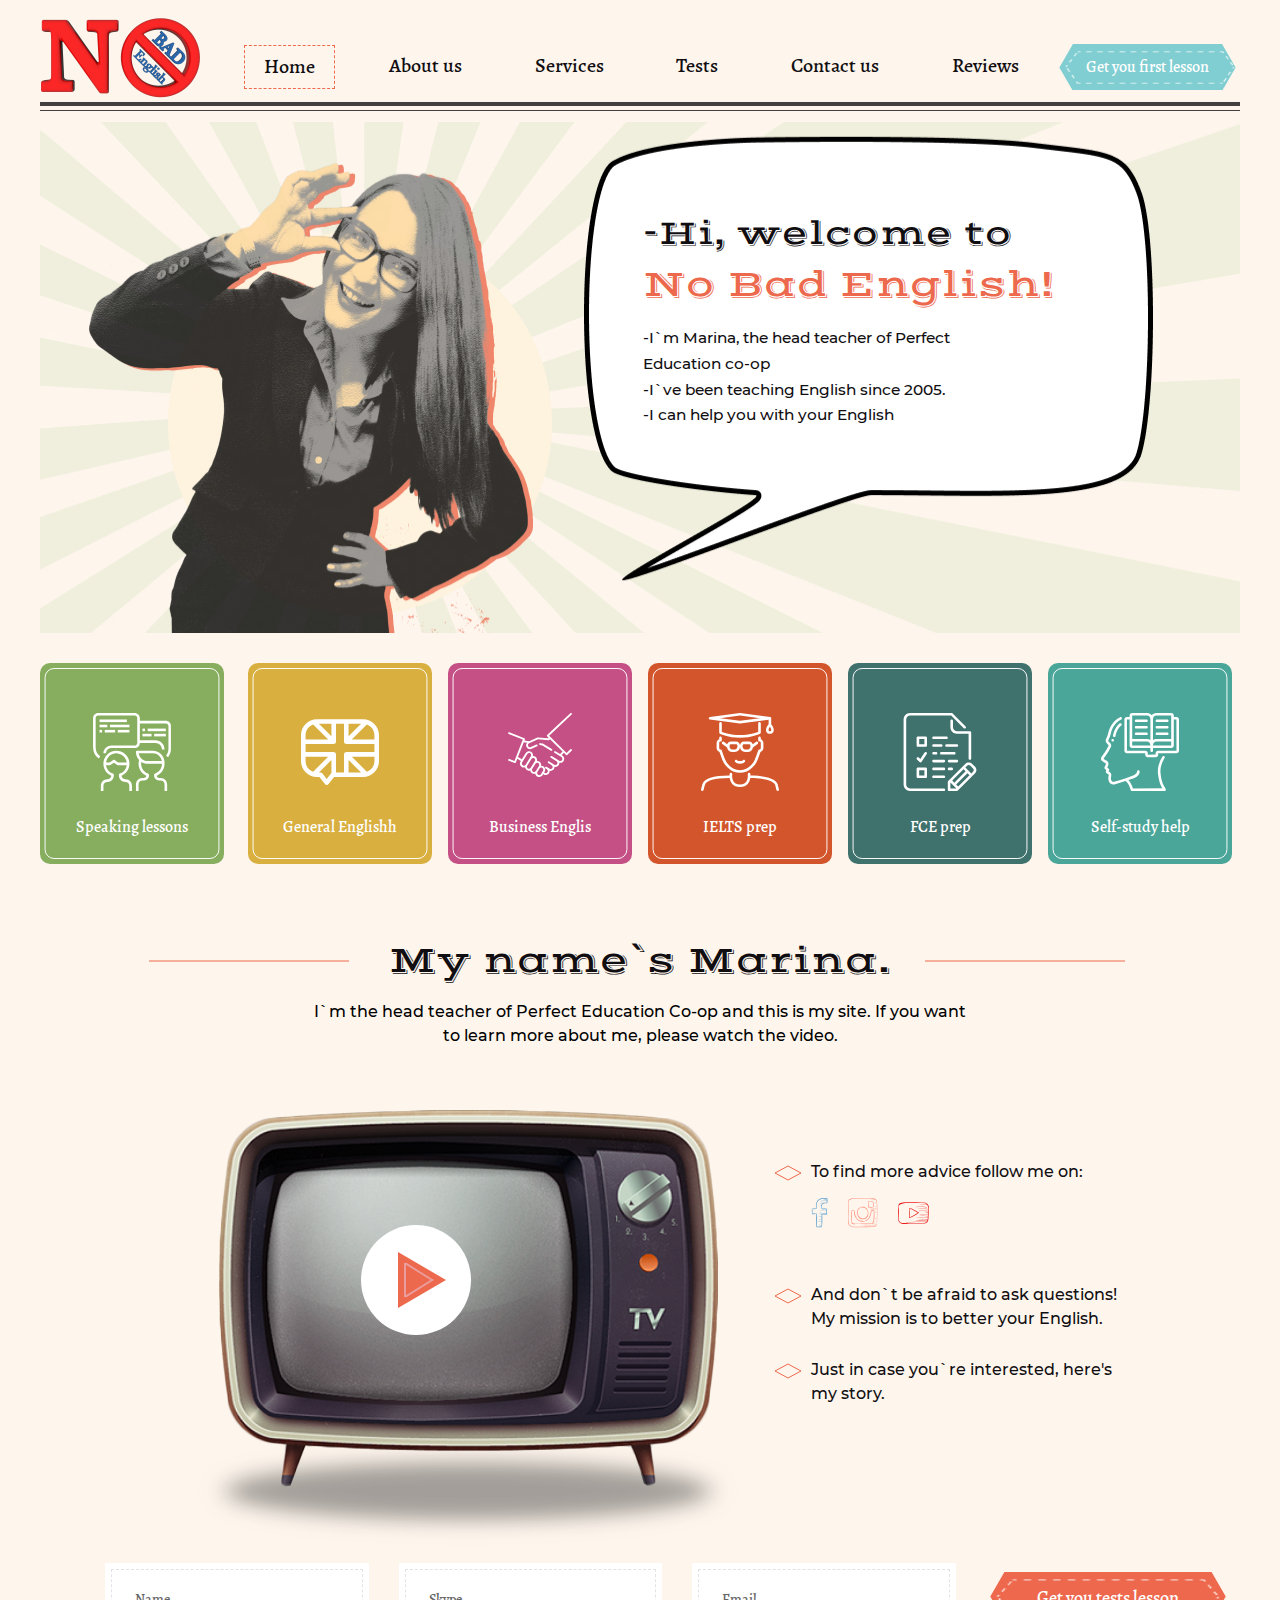
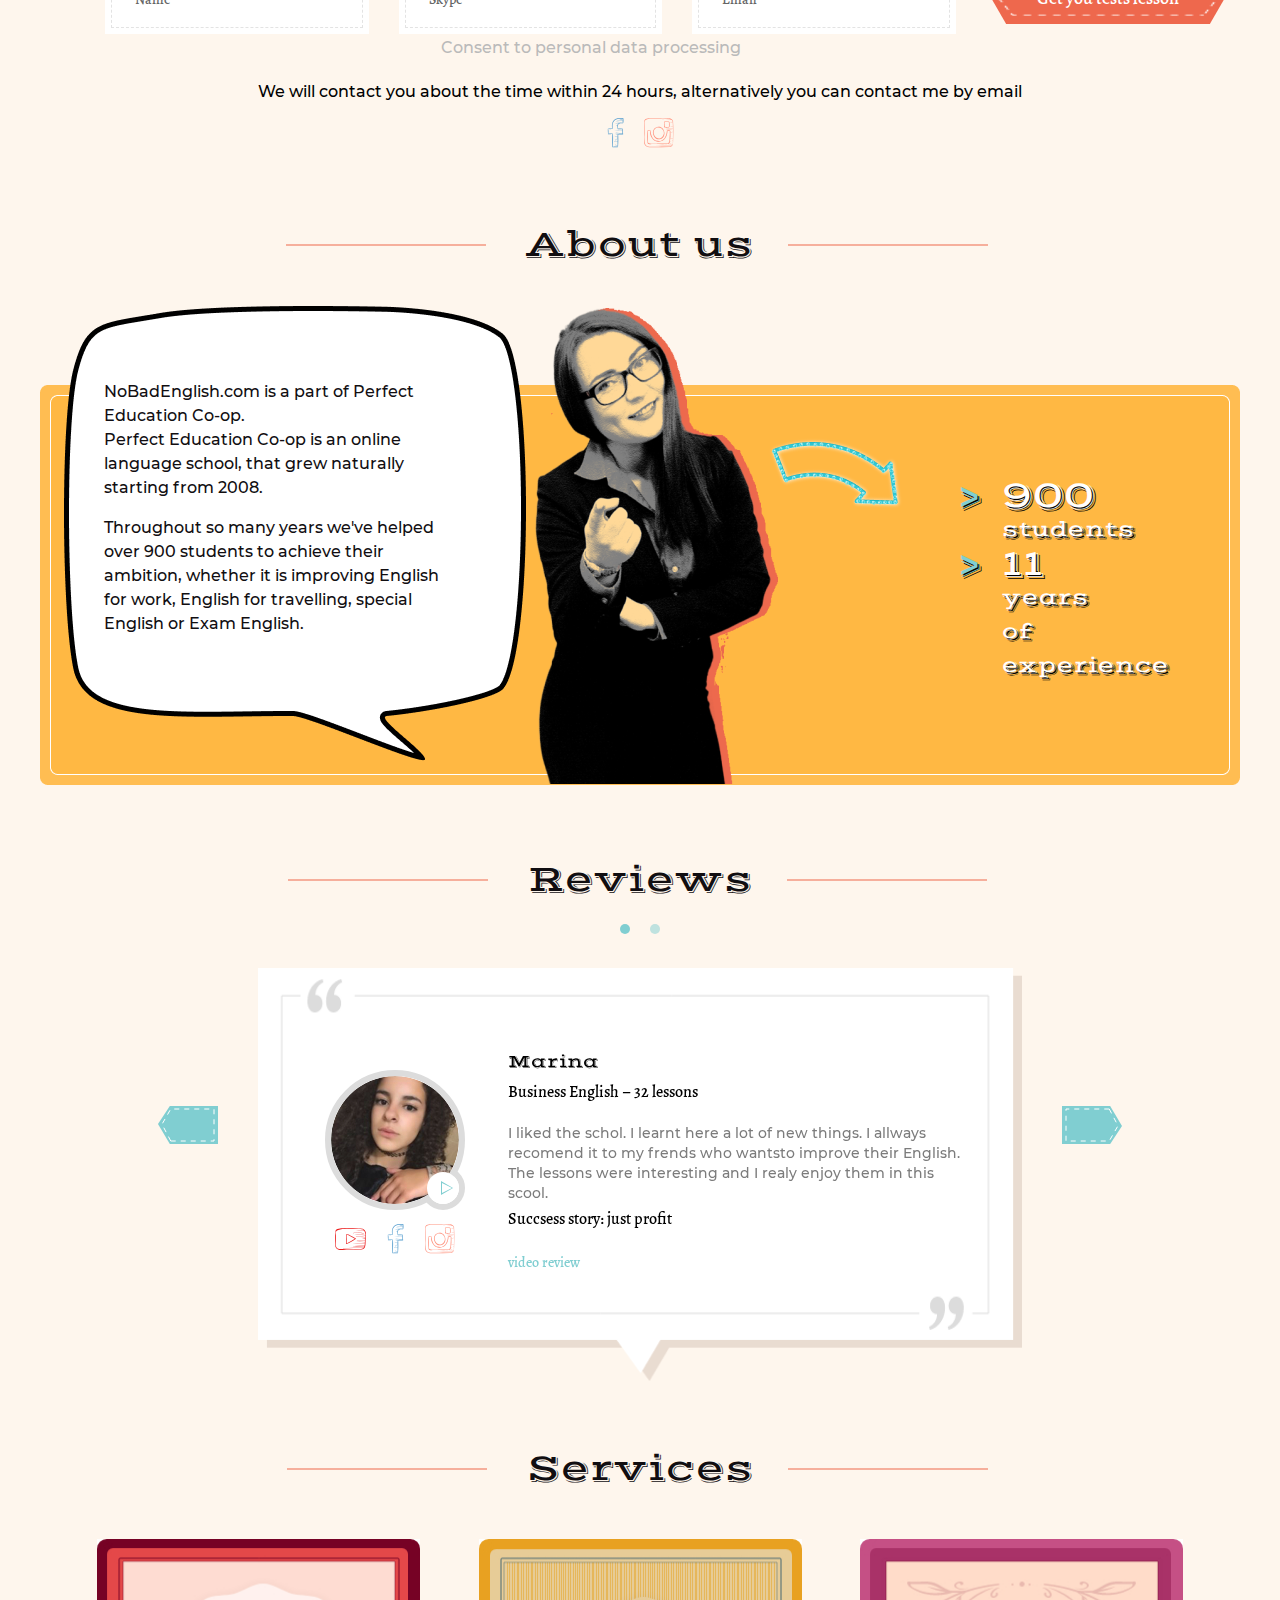
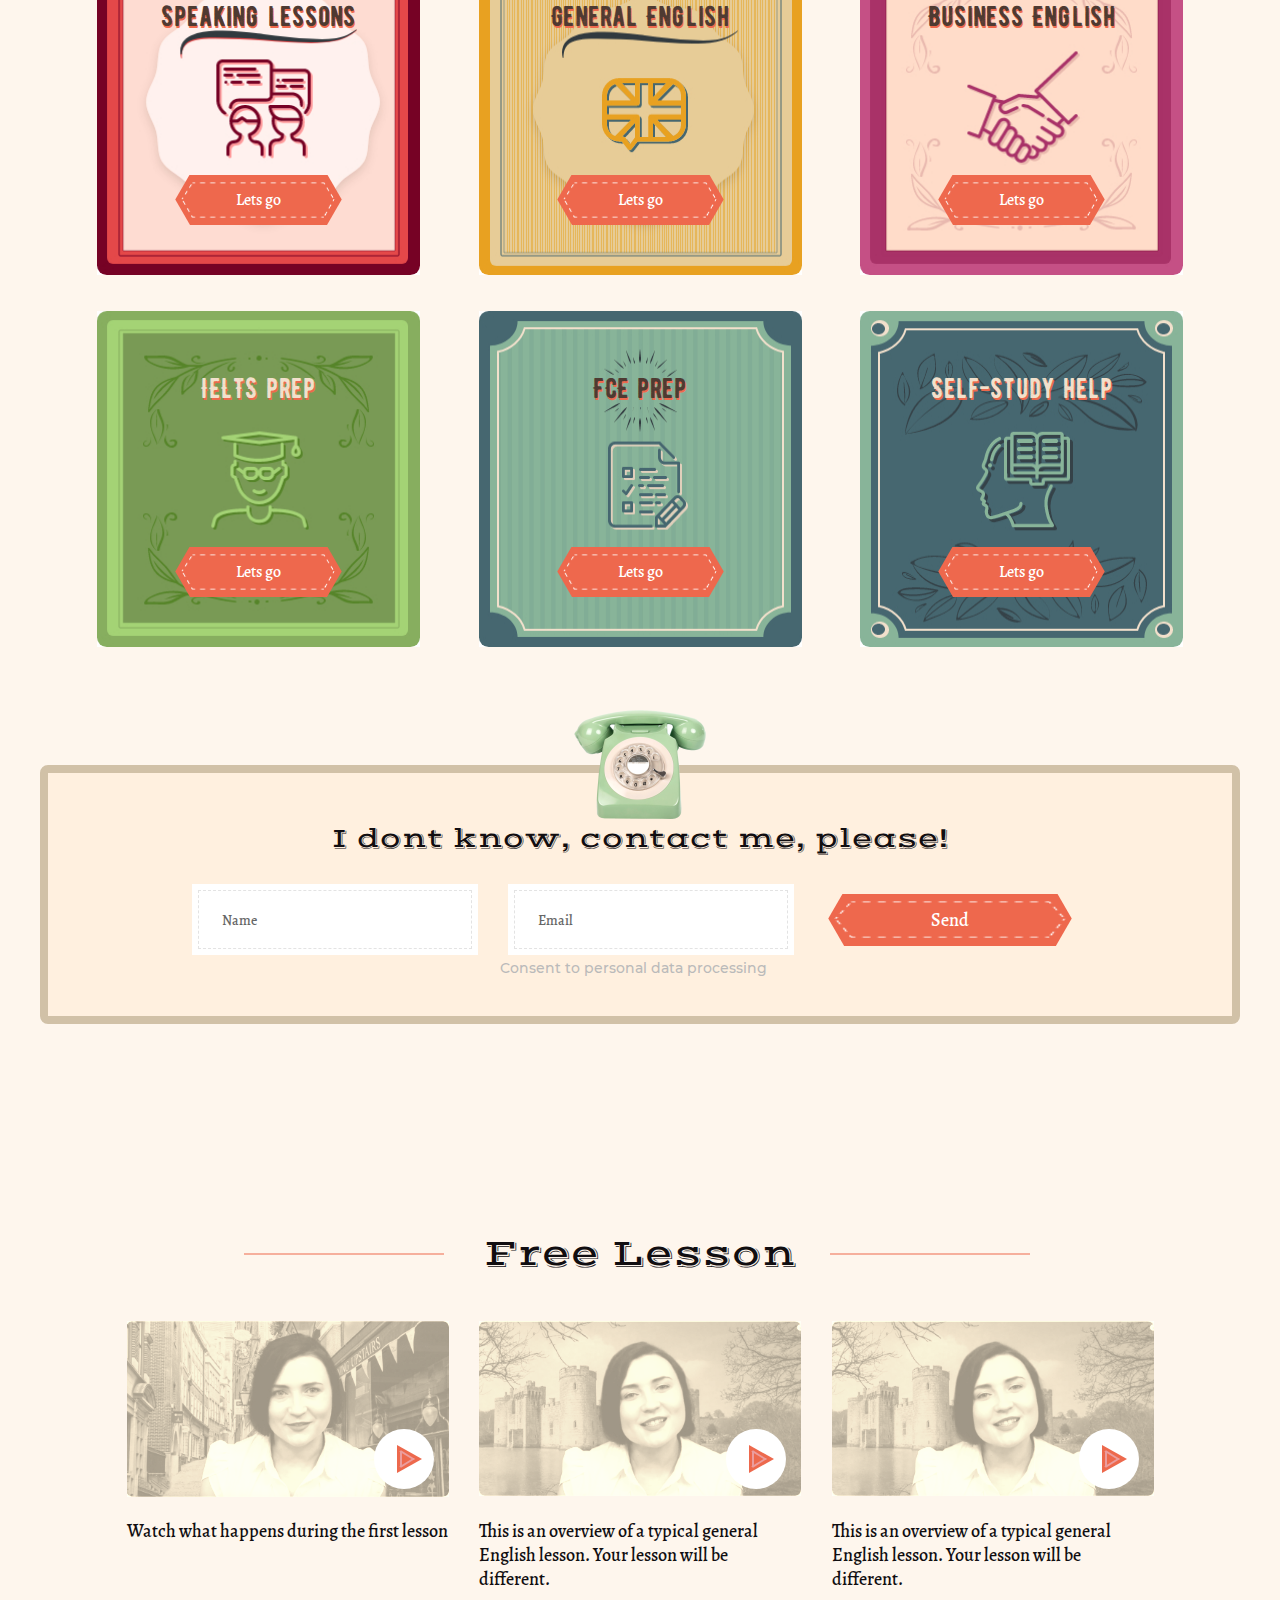
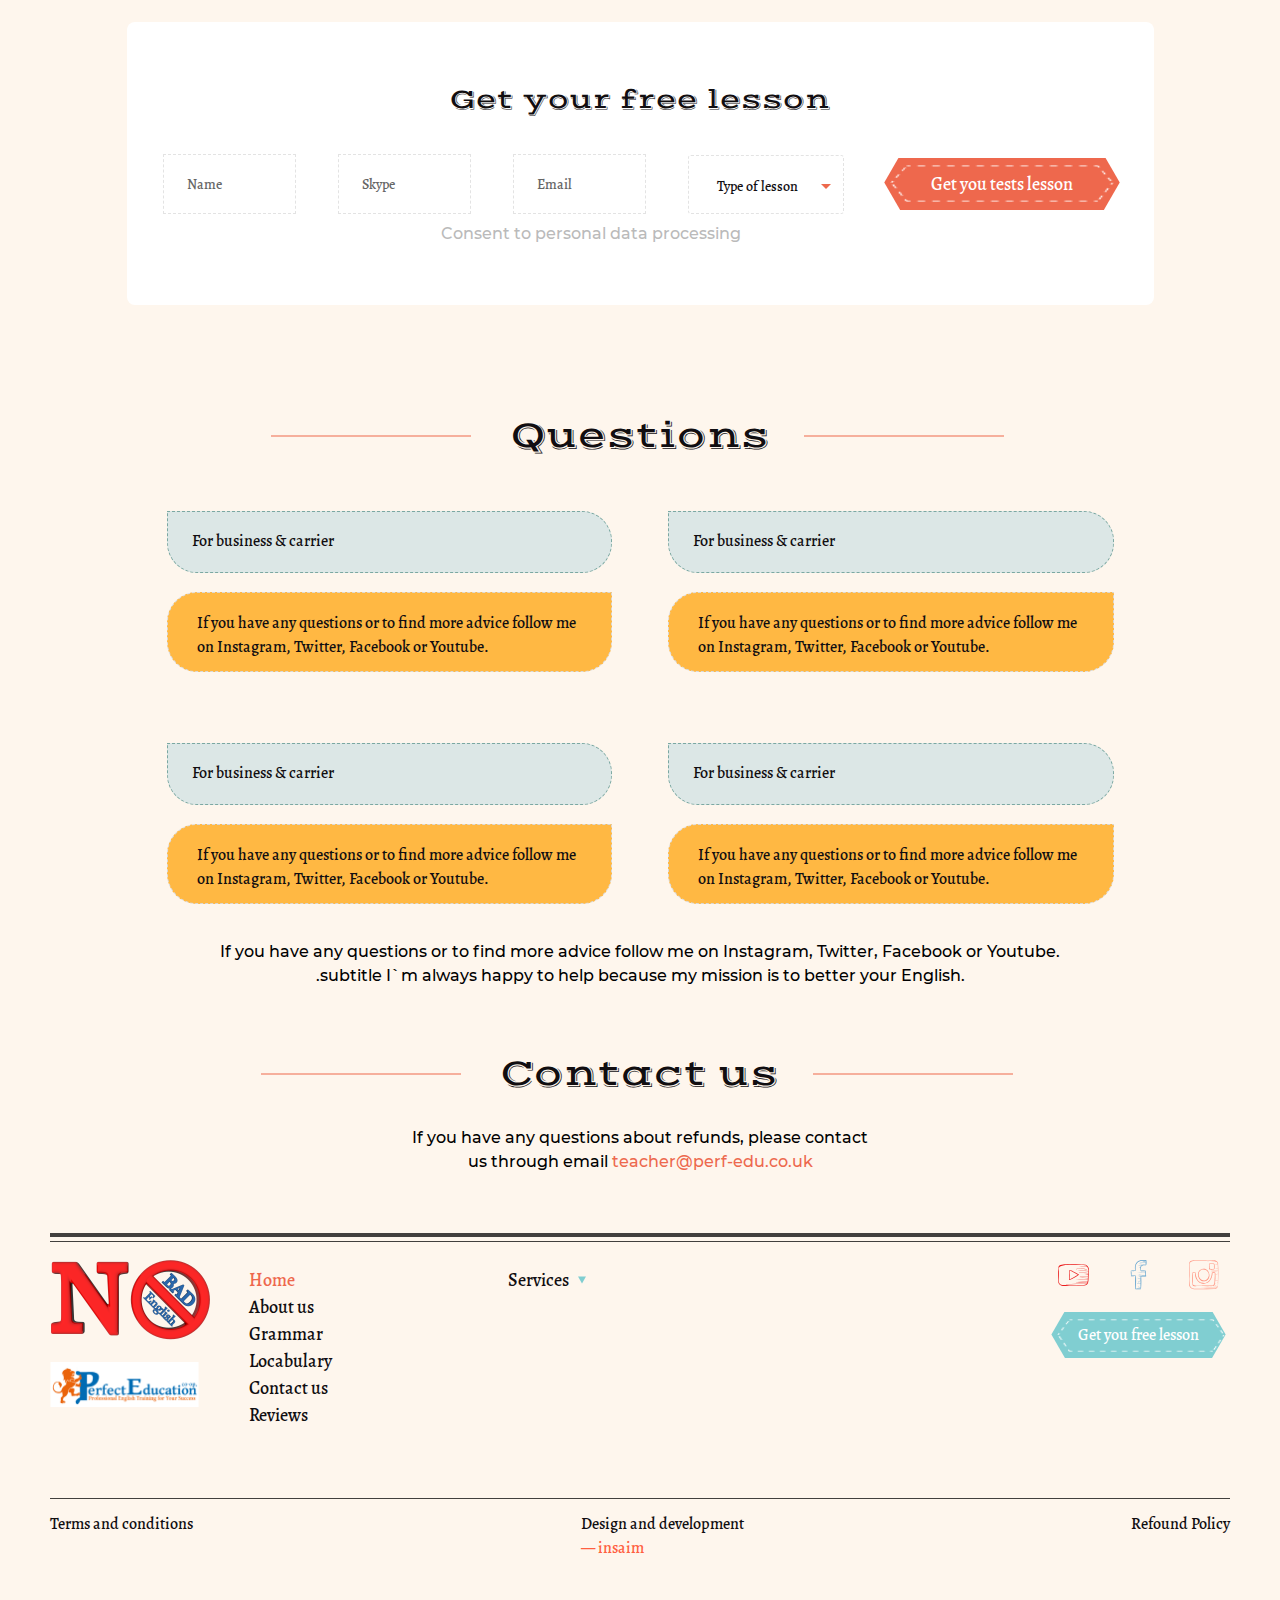
==== index.html @ b78d6862 "main page, 404" ====
<!DOCTYPE html>
<html lang="ru">
  <head>
    <meta charset="UTF-8">
    <meta http-equiv="X-UA-Compatible" content="IE=edge">
    <meta name="viewport" content="width=device-width, initial-scale=1.0"><link rel="icon" href="img/favicon/favicon.ico">
    <link rel="apple-touch-icon" sizes="180x180" href="img/favicon/apple-touch-icon-180x180.png">
    <meta name="keywords" content="Теги сайта">
    <meta name="description" content="Описание сайта">
    <meta name="author" lang="ru" content="Helen Portna">
    <link rel="stylesheet" href="css/main.min.css">
    <title>Document </title>
  </head>
  <body>
    <header>
      <nav>
        <div class="wrap">
          <div class="nav">
            <div class="logo">
              <div class="logo__icon"><img src="img/logo.png" alt="logo"></div>
            </div>
            <div class="menu-wrap">
              <div class="menu-toggle"> 
                <div class="one"></div>
                <div class="two"></div>
                <div class="three"></div>
              </div>
              <nav class="main-menu"> 
                <ul>
                  <li class="active"><a href="#">Home</a></li>
                  <li><a href="#">About us</a></li>
                  <li><a href="#">Services</a></li>
                  <li><a href="#">Tests</a></li>
                  <li><a href="#">Contact us</a></li>
                  <li><a href="#">Reviews</a></li>
                </ul>
                <div class="btn--wrap btn--wrap--thin">
                  <div class="btn btn--blue btn--thin">Get you first lesson</div>
                </div>
              </nav>
            </div>
          </div>
        </div>
      </nav>
      <div class="header">
        <div class="wrap">
          <div class="header__title">
            <h1>
               
              -Hi, welcome to<br><span class="accent">No Bad English!</span>
            </h1>
            <p>
               
              -I`m Marina, the head teacher of Perfect Education co-op <br>-I`ve been teaching English since 2005.<br>-I can help you with your English
            </p>
          </div>
        </div>
      </div>
    </header>
    <section class="directions">
      <div class="wrap">
        <div class="directions__items">
          <div class="directions__item directions__item--green">
            <div class="directions__pic"><img src="img/001-talk.svg" alt="Speaking lessons"></div>
            <div class="directions__text">Speaking lessons</div>
          </div>
          <div class="directions__item directions__item--yellow">
            <div class="directions__pic"><img src="img/002-english-language.svg" alt="General English"></div>
            <div class="directions__text">General Englishh</div>
          </div>
          <div class="directions__item directions__item--bord">
            <div class="directions__pic"><img src="img/003-agreement.svg" alt="Business English"></div>
            <div class="directions__text">Business Englis</div>
          </div>
          <div class="directions__item directions__item--red">
            <div class="directions__pic"><img src="img/004-student.svg" alt="IELTS prep"></div>
            <div class="directions__text">IELTS prep </div>
          </div>
          <div class="directions__item directions__item--darkblue">
            <div class="directions__pic"><img src="img/005-exam.svg" alt="FCE prep"></div>
            <div class="directions__text">FCE prep </div>
          </div>
          <div class="directions__item directions__item--blue">
            <div class="directions__pic"><img src="img/006-study.svg" alt="Self-study help"></div>
            <div class="directions__text">Self-study help</div>
          </div>
        </div>
      </div>
    </section>
    <section class="tv">
      <div class="wrap">
        <div class="title"> <span>My name`s Marina.</span></div>
        <div class="subtitle"> I`m the head teacher of Perfect Education Co-op and this is my site. If you want to learn more about me, please watch the video.</div>
        <div class="tv__body"> 
          <div class="tv__pic"><img src="img/tv.png" alt="tv">
            <div class="btn__movie">
              <div class="btn__movie--wrap"></div>
            </div>
          </div>
          <div class="tv__text">
            <ul class="tv__itens">
              <li class="tv__item"> 
                <div class="tv__name">To find more advice follow me on:</div>
                <ul class="social-icons">
                  <li class="social-icon social-icon--fb"><a href="#"><img src="img/facebook-logo.svg" alt="facebook"></a></li>
                  <li class="social-icon social-icon--inst"><a href="#"><img src="img/instagram-logo.svg" alt="instagram"></a></li>
                  <li class="social-icon social-icon--yt"><a href="#"><img src="img/youtube-logo.svg" alt="youtube"></a></li>
                </ul>
              </li>
              <li class="tv__item"> 
                <div class="tv__name">And don`t be afraid to ask questions! My mission is to better your English.</div>
              </li>
              <li class="tv__item"> 
                <div class="tv__name">Just in case you`re interested, here's my story.</div>
              </li>
            </ul>
          </div>
        </div>
        <div class="tv__form">
          <form>
            <div class="tv__form-wrap">
              <div class="input--wrap">
                <input type="text" name="name" placeholder="Name" required="">
              </div>
              <div class="input--wrap">
                <input type="text" name="skype" placeholder="Skype" required="">
              </div>
              <div class="input--wrap">
                <input type="text" name="email" placeholder="Email" required="">
              </div>
              <div class="tv__min-text">Consent to personal data processing</div>
              <div class="btn--wrap">
                <div class="btn btn--red">
                  <input type="submit" value="Get you tests lesson">
                </div>
              </div>
            </div>
          </form>
          <div class="subtitle"> We will contact you about the time within 24 hours, alternatively you can contact me by email</div>
          <ul class="social-icons">
            <li class="social-icon social-icon--fb"><a href="#"><img src="img/facebook-logo.svg" alt="facebook"></a></li>
            <li class="social-icon social-icon--inst"><a href="#"><img src="img/instagram-logo.svg" alt="instagram"></a></li>
          </ul>
        </div>
      </div>
    </section>
    <section class="about">
      <div class="wrap">
        <div class="title"> <span>About us</span></div>
        <div class="about__body">
          <div class="about__text"> 
            <p>
               
              NoBadEnglish.com is a part of Perfect Education Co-op. <br>Perfect Education Co-op is an online language school, that grew naturally starting from 2008. 
            </p>
            <p>Throughout so many years we've helped over 900 students to achieve their ambition, whether it is improving English for work, English for travelling, special English or Exam English. </p>
          </div>
          <ul class="about__numbers">
            <li>900 <span>students </span></li>
            <li>11 <span>years of experience </span></li>
          </ul>
        </div>
      </div>
    </section>
    <section class="reviews">
      <div class="wrap">
        <div class="title"> <span>Reviews</span></div>
        <div class="reviews__body">
          <div class="reviews__slider">
            <div class="reviews__item--wrap">
              <div class="reviews__item">
                <div class="reviews__foto--wrap">
                  <div class="reviews__foto"><img src="img/reviews/foto-review.jpg" alt="foto"></div>
                  <div class="reviews--play"></div>
                  <ul class="social-icons">
                    <li class="social-icon social-icon--yt"><a href="#"><img src="img/youtube-logo.svg" alt="youtube"></a></li>
                    <li class="social-icon social-icon--fb"><a href="#"><img src="img/facebook-logo.svg" alt="facebook"></a></li>
                    <li class="social-icon social-icon--inst"><a href="#"><img src="img/instagram-logo.svg" alt="instagram"></a></li>
                  </ul>
                </div>
                <div class="reviews__descr">
                  <div class="reviews__name">Marina </div>
                  <div class="reviews__text--title">Business English – 32 lessons</div>
                  <div class="reviews__text">I liked the schol. I learnt here a lot of new things. I allways recomend it to my frends who wantsto improve their English. The lessons were interesting and I realy enjoy them in this scool.</div>
                  <div class="reviews__text--title">Succsess story: <span>just profit</span></div><a href="#" class="reviews__video">video review</a>
                </div>
              </div>
            </div>
            <div class="reviews__item--wrap">
              <div class="reviews__item">
                <div class="reviews__foto--wrap">
                  <div class="reviews__foto"><img src="img/reviews/foto-review.jpg" alt="foto"></div>
                  <div class="reviews--play"></div>
                  <ul class="social-icons">
                    <li class="social-icon social-icon--yt"><a href="#"><img src="img/youtube-logo.svg" alt="youtube"></a></li>
                    <li class="social-icon social-icon--fb"><a href="#"><img src="img/facebook-logo.svg" alt="facebook"></a></li>
                    <li class="social-icon social-icon--inst"><a href="#"><img src="img/instagram-logo.svg" alt="instagram"></a></li>
                  </ul>
                </div>
                <div class="reviews__descr">
                  <div class="reviews__name">Marina </div>
                  <div class="reviews__text--title">Business English – 32 lessons</div>
                  <div class="reviews__text">I liked the schol. I learnt here a lot of new things. I allways recomend it to my frends who wantsto improve their English. The lessons were interesting and I realy enjoy them in this scool.</div>
                  <div class="reviews__text--title">Succsess story: <span>just profit</span></div><a href="#" class="reviews__video">video review</a>
                </div>
              </div>
            </div>
          </div>
        </div>
      </div>
    </section>
    <section class="services">
      <div class="wrap">
        <div class="title"> <span>Services</span></div>
        <div class="services__body">
          <div class="services__item services__item4">
            <div class="services__title services__title--dark">Speaking lessons</div><a href="#" class="btn--wrap">
              <div class="btn btn--red">Lets go</div></a>
          </div>
          <div class="services__item services__item3">
            <div class="services__title services__title--dark">General English</div><a href="#" class="btn--wrap">
              <div class="btn btn--red">Lets go</div></a>
          </div>
          <div class="services__item services__item2">
            <div class="services__title services__title--dark">Business English</div><a href="#" class="btn--wrap">
              <div class="btn btn--red">Lets go</div></a>
          </div>
          <div class="services__item services__item5">
            <div class="services__title">IELTS prep </div><a href="#" class="btn--wrap">
              <div class="btn btn--red">Lets go</div></a>
          </div>
          <div class="services__item services__item6">
            <div class="services__title services__title--dark">FCE prep </div><a href="#" class="btn--wrap">
              <div class="btn btn--red">Lets go</div></a>
          </div>
          <div class="services__item services__item1">
            <div class="services__title">Self-study help</div><a href="#" class="btn--wrap">
              <div class="btn btn--red">Lets go</div></a>
          </div>
        </div>
        <div class="phone-body"> 
          <div class="tv__form">
            <form>
              <div class="phone-body__title">I dont know, contact me, please!</div>
              <div class="tv__form-wrap">
                <div class="input--wrap">
                  <input type="text" name="name" placeholder="Name" required="">
                </div>
                <div class="input--wrap">
                  <input type="text" name="email" placeholder="Email" required="">
                </div>
                <div class="phone-body__subtitle">Consent to personal data processing</div>
                <div class="btn--wrap">
                  <div class="btn btn--red btn--big">
                    <input type="submit" value="Send">
                  </div>
                </div>
              </div>
            </form>
          </div>
        </div>
      </div>
    </section>
    <section class="free">
      <div class="wrap">
        <div class="title"> <span>Free Lesson</span></div>
        <div class="free__body">
          <div class="free__videos">
            <div class="free__item">
              <div class="free__video"><img src="img/free-video1.jpg" alt="free-video">
                <div class="btn__movie">
                  <div class="btn__movie--wrap"></div>
                </div>
              </div>
              <div class="free__title">Watch what happens during the first lesson</div>
            </div>
            <div class="free__item">   
              <div class="free__video"><img src="img/free-video2.jpg" alt="free-video">
                <div class="btn__movie">
                  <div class="btn__movie--wrap"></div>
                </div>
              </div>
              <div class="free__title">This is an overview of a typical general English lesson. Your lesson will be different.</div>
            </div>
            <div class="free__item">
              <div class="free__video"><img src="img/free-video2.jpg" alt="free-video">
                <div class="btn__movie">
                  <div class="btn__movie--wrap"></div>
                </div>
              </div>
              <div class="free__title">This is an overview of a typical general English lesson. Your lesson will be different.</div>
            </div>
          </div>
          <div class="free__form--wrap">
            <form>
              <div class="free__form-title">Get your free lesson</div>
              <div class="free__form">
                <div class="input--wrap">
                  <input type="text" name="name" placeholder="Name" required="">
                </div>
                <div class="input--wrap">
                  <input type="text" name="skype" placeholder="Skype" required="">
                </div>
                <div class="input--wrap">
                  <input type="text" name="email" placeholder="Email" required="">
                </div>
                <div class="input--wrap">
                  <select class="styled">
                    <option>Type of lesson </option>
                    <option>1</option>
                    <option>2</option>
                  </select>
                </div>
                <div class="tv__min-text">Consent to personal data processing</div>
                <div class="btn--wrap">
                  <div class="btn btn--red">
                    <input type="submit" value="Get you tests lesson">
                  </div>
                </div>
              </div>
            </form>
          </div>
        </div>
      </div>
    </section>
    <section class="questions">
      <div class="wrap">
        <div class="title"> <span>Questions</span></div>
        <div class="questions__body">
          <div class="questions__item">
            <div class="questions__qa">For business & carrier</div>
            <div class="questions__ans">If you have any questions or to find more advice follow me on Instagram, Twitter, Facebook or Youtube.</div>
          </div>
          <div class="questions__item">
            <div class="questions__qa">For business & carrier</div>
            <div class="questions__ans">If you have any questions or to find more advice follow me on Instagram, Twitter, Facebook or Youtube. </div>
          </div>
          <div class="questions__item">
            <div class="questions__qa">For business & carrier</div>
            <div class="questions__ans">If you have any questions or to find more advice follow me on Instagram, Twitter, Facebook or Youtube.</div>
          </div>
          <div class="questions__item">
            <div class="questions__qa">For business & carrier</div>
            <div class="questions__ans">If you have any questions or to find more advice follow me on Instagram, Twitter, Facebook or Youtube.</div>
          </div>
        </div>
        <div class="subtitle"> 
          <p>If you have any questions or to find more advice follow me on Instagram, Twitter, Facebook or Youtube.</p>
          <p>.subtitle I`m always happy to help because my mission is to better your English.</p>
        </div>
      </div>
    </section>
    <section class="contact">
      <div class="wrap">
        <div class="title"> <span>Contact us</span></div>
        <div class="subtitle">
           
          If you have any questions about refunds, please contact us through email <a href="mailto:teacher@perf-edu.co.uk">teacher@perf-edu.co.uk</a>
        </div>
      </div>
    </section>
    <footer class="footer">
      <div class="wrap">
        <div class="footer__body">
          <div class="logo">
            <div class="logo__icon"><img src="img/logo.png" alt="logo"></div>
          </div>
          <ul class="footer__menu">
            <li class="active order1"><a href="#">Home</a></li>
            <li class="order1"><a href="#">About us</a></li>
            <li><a href="#">Grammar</a></li>
            <li><a href="#">Locabulary</a></li>
            <li><a href="#">Contact us</a></li>
            <li><a href="#">Reviews</a></li>
            <li class="footer__services order1"> <span class="footer__btn"> Services</span>
              <ul class="footer__list">
                <li><a href="#">Personalised English lesson by Skype</a></li>
                <li><a href="#">General English</a></li>
                <li><a href="#">Business English</a></li>
                <li><a href="#">Speaking lesson </a></li>
                <li><a href="#">IELTS prep  </a></li>
                <li><a href="#">FCE prep </a></li>
              </ul>
            </li>
          </ul>
          <div class="footer__block">
            <ul class="social-icons">
              <li class="social-icon social-icon--yt"><a href="#"><img src="img/youtube-logo.svg" alt="youtube"></a></li>
              <li class="social-icon social-icon--fb"><a href="#"><img src="img/facebook-logo.svg" alt="facebook"></a></li>
              <li class="social-icon social-icon--inst"><a href="#"><img src="img/instagram-logo.svg" alt="instagram"></a></li>
            </ul>
            <div class="btn--wrap btn--wrap--thin"><a href="#" class="btn btn--blue btn--thin">Get you free lesson</a></div>
          </div>
        </div>
        <div class="footer__bottom"><a href="#">Terms and conditions</a>
          <div class="footer__development">
             
            Design and development <a href="#">— insaim</a>
          </div><a href="">Refound Policy</a><a class="copy"><img src="img/copy.png" alt="perfect english"></a>
        </div>
      </div>
    </footer>
    <script src="js/scripts.min.js"></script>
    <script src="js/common.js"></script>
  </body>
  <!-- END body-->
</html>
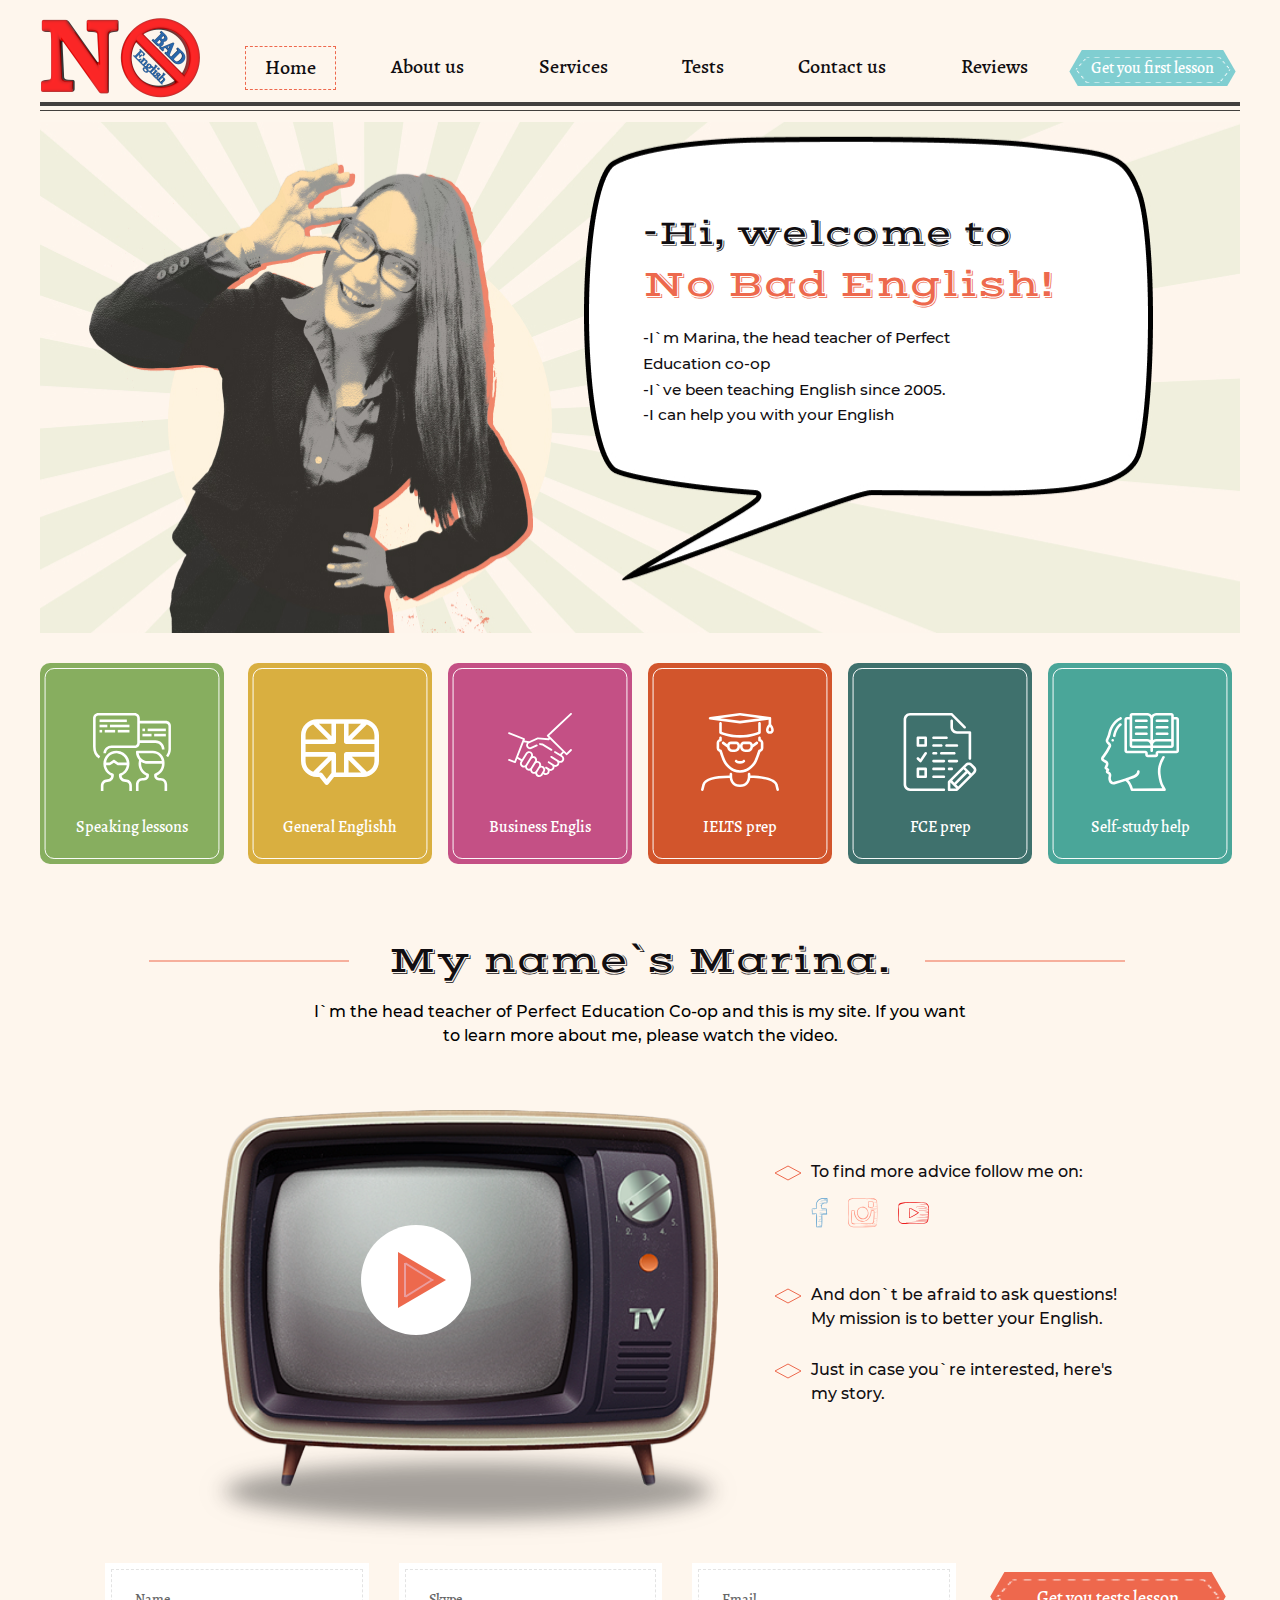
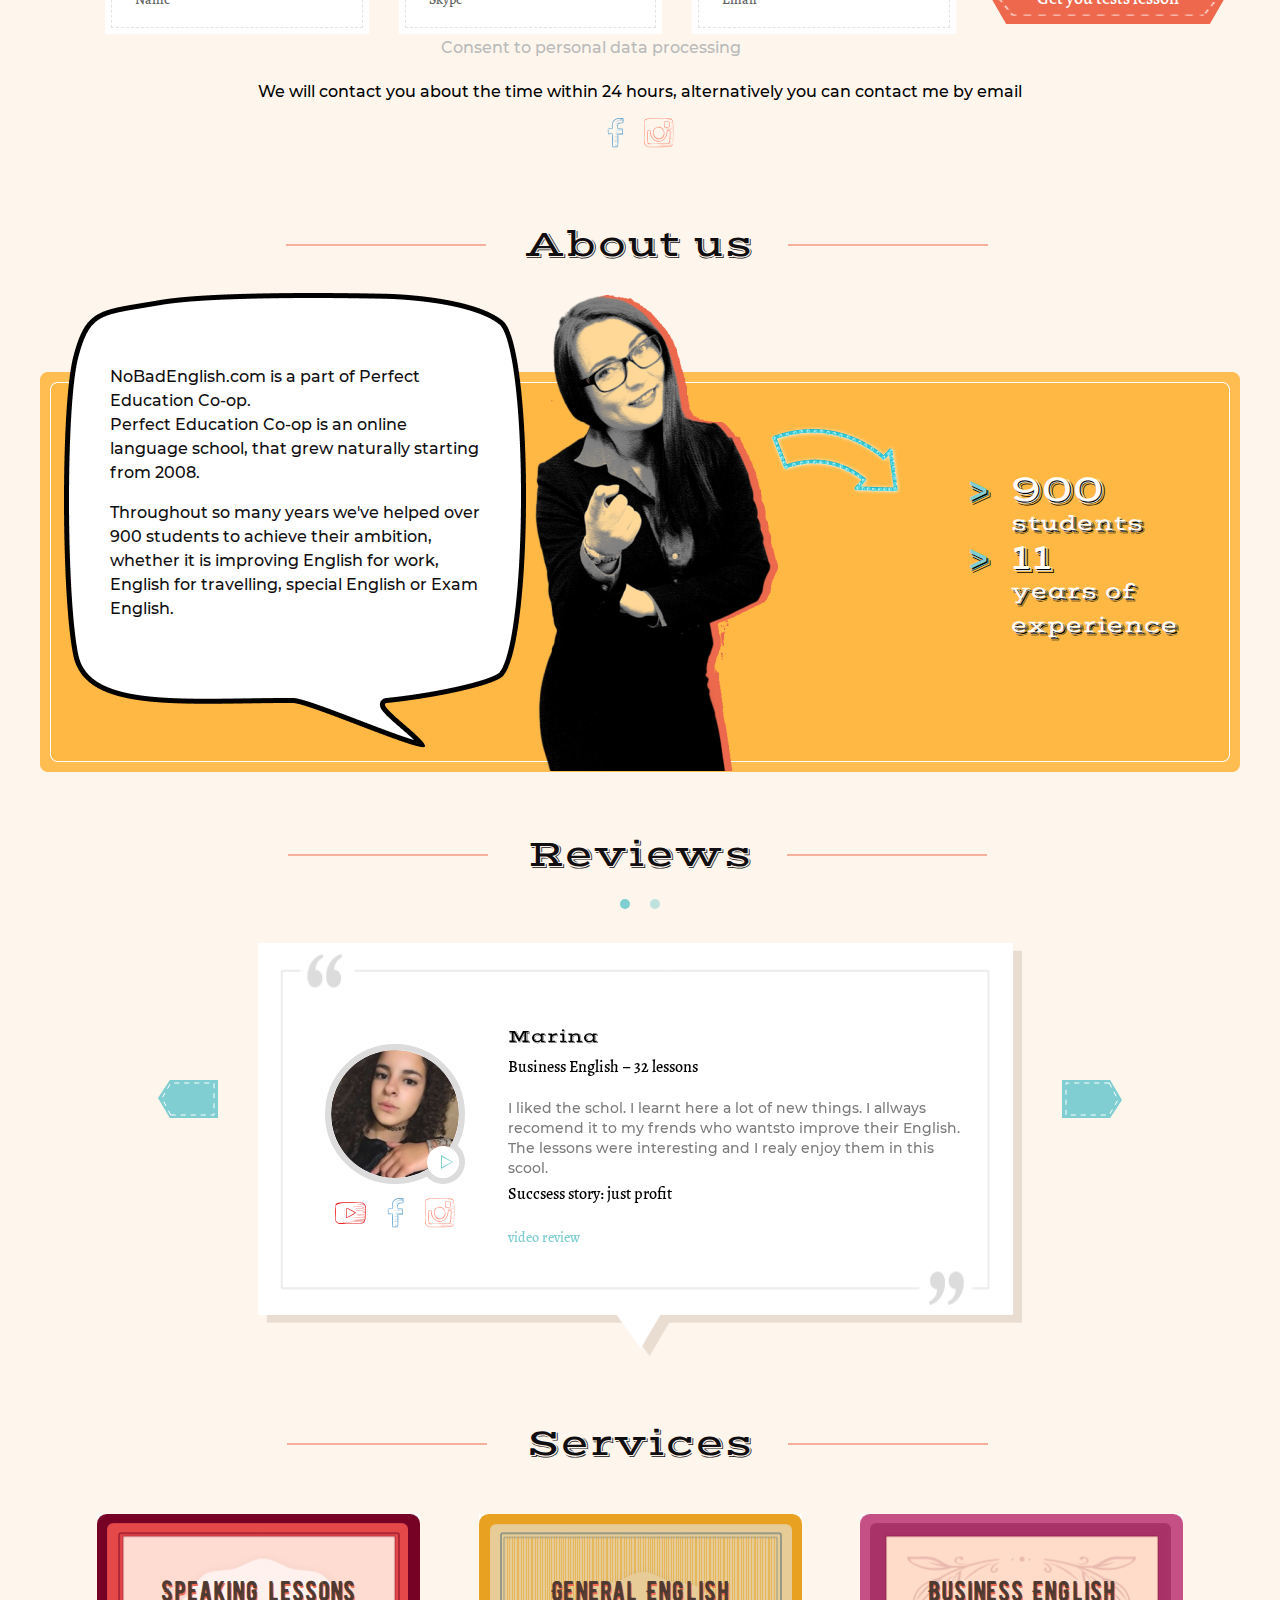
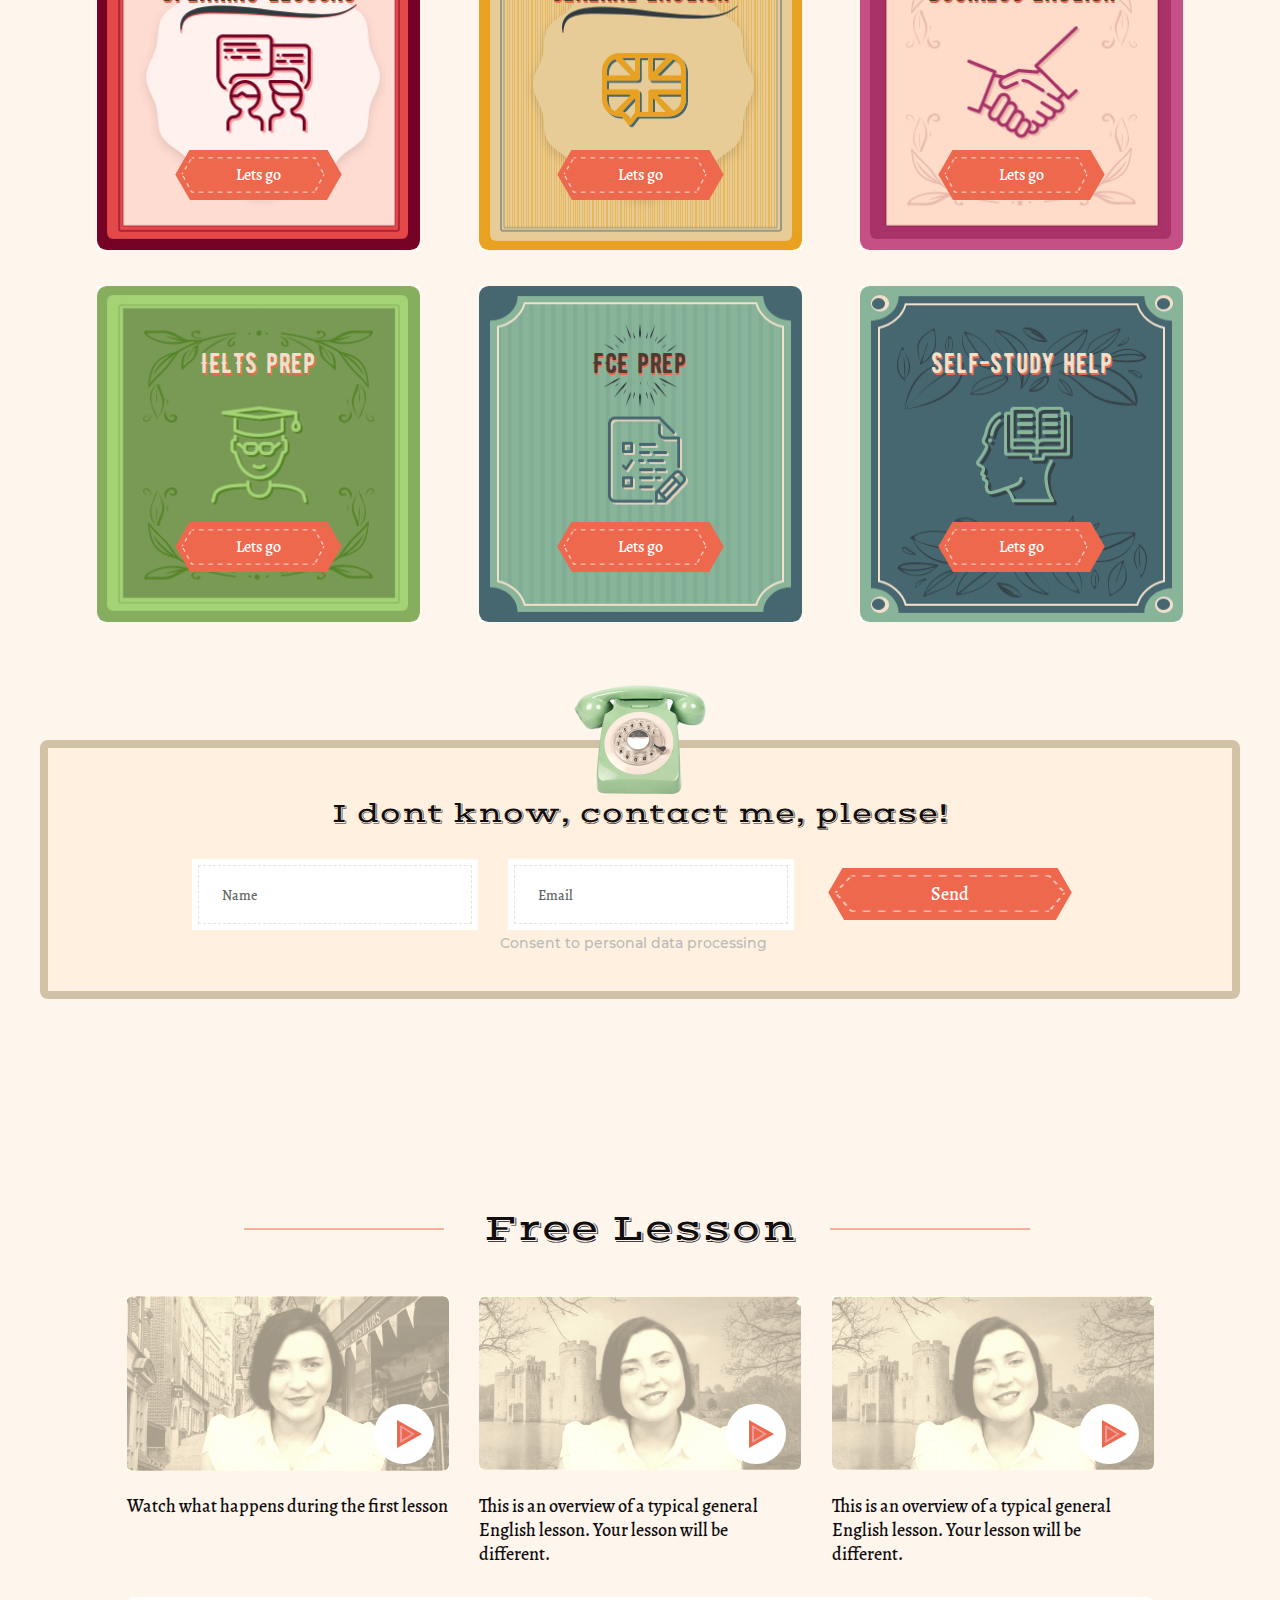
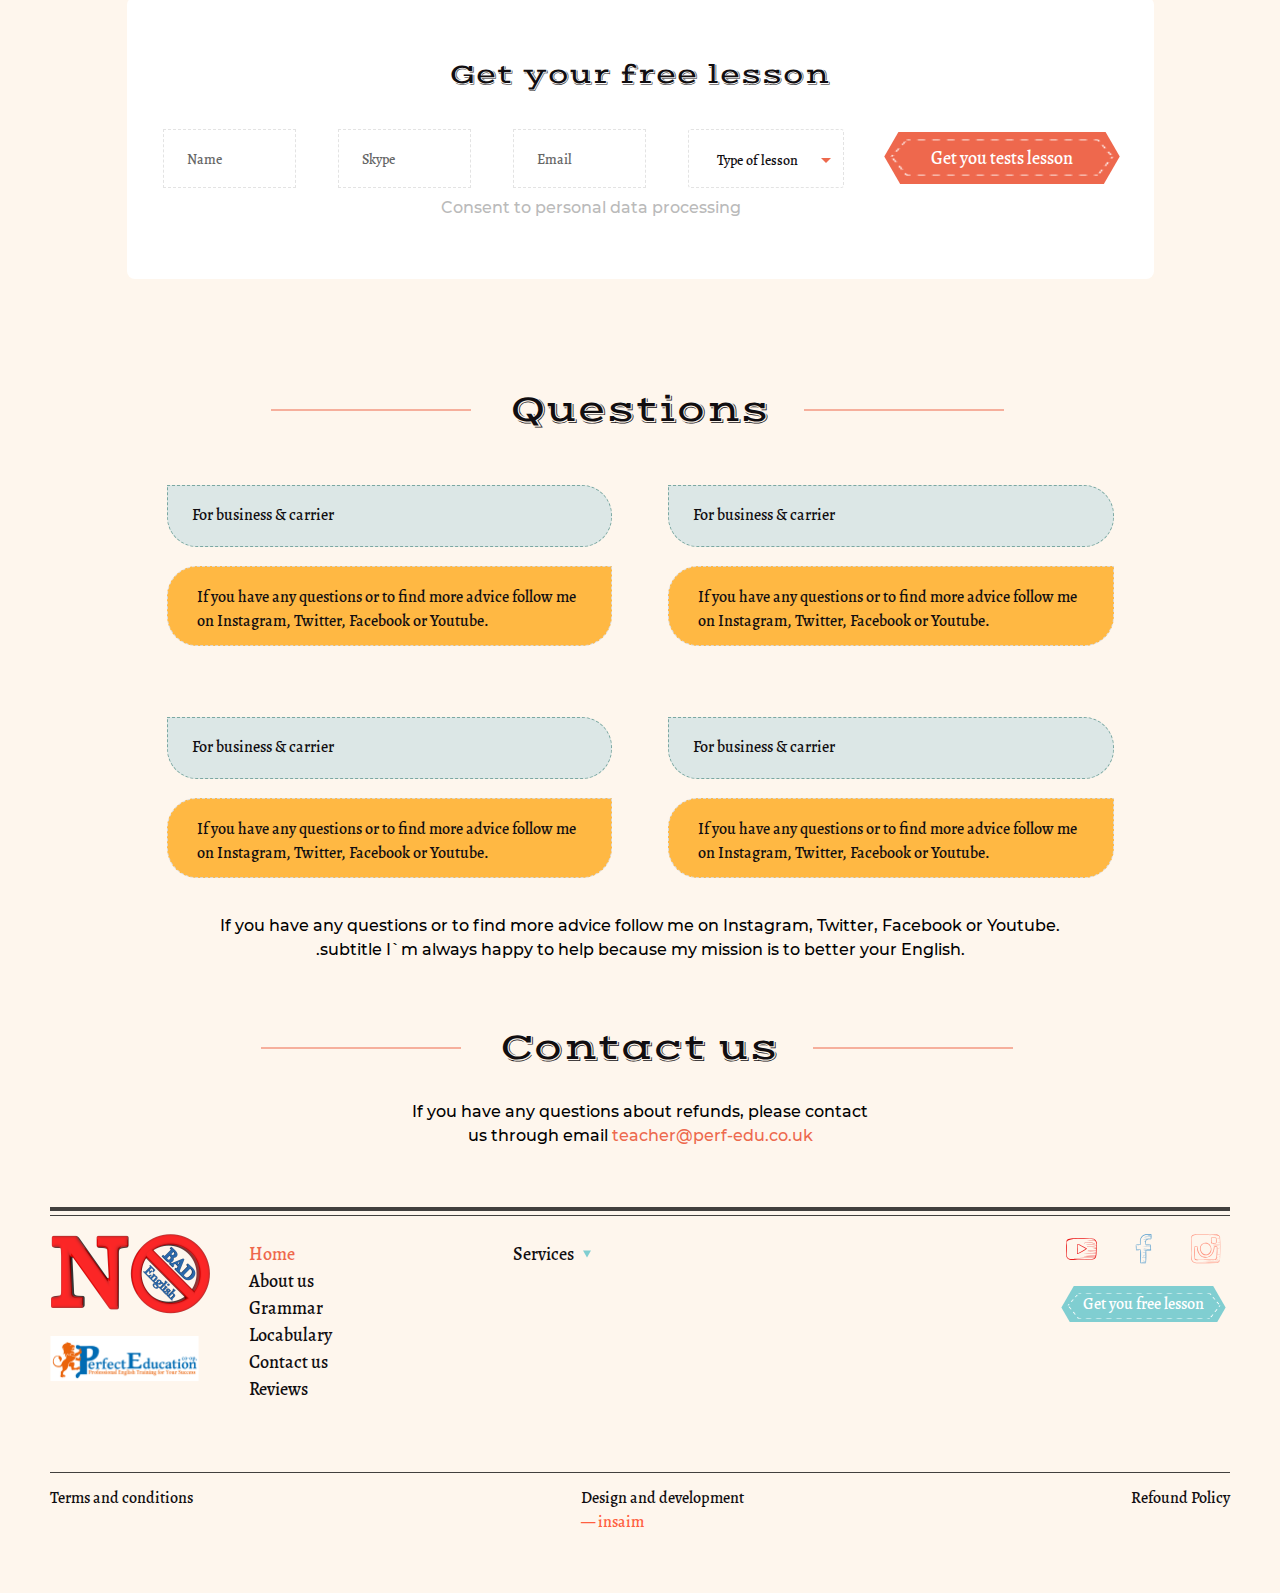
==== commit acba49bf: "page services" ====
--- a/index.html
+++ b/index.html
@@ -35,7 +35,7 @@
                   <li><a href="#">Reviews</a></li>
                 </ul>
                 <div class="btn--wrap btn--wrap--thin">
-                  <div class="btn btn--blue btn--thin">Get you first lesson</div>
+                  <div class="btn btn--blue">Get you first lesson</div>
                 </div>
               </nav>
             </div>
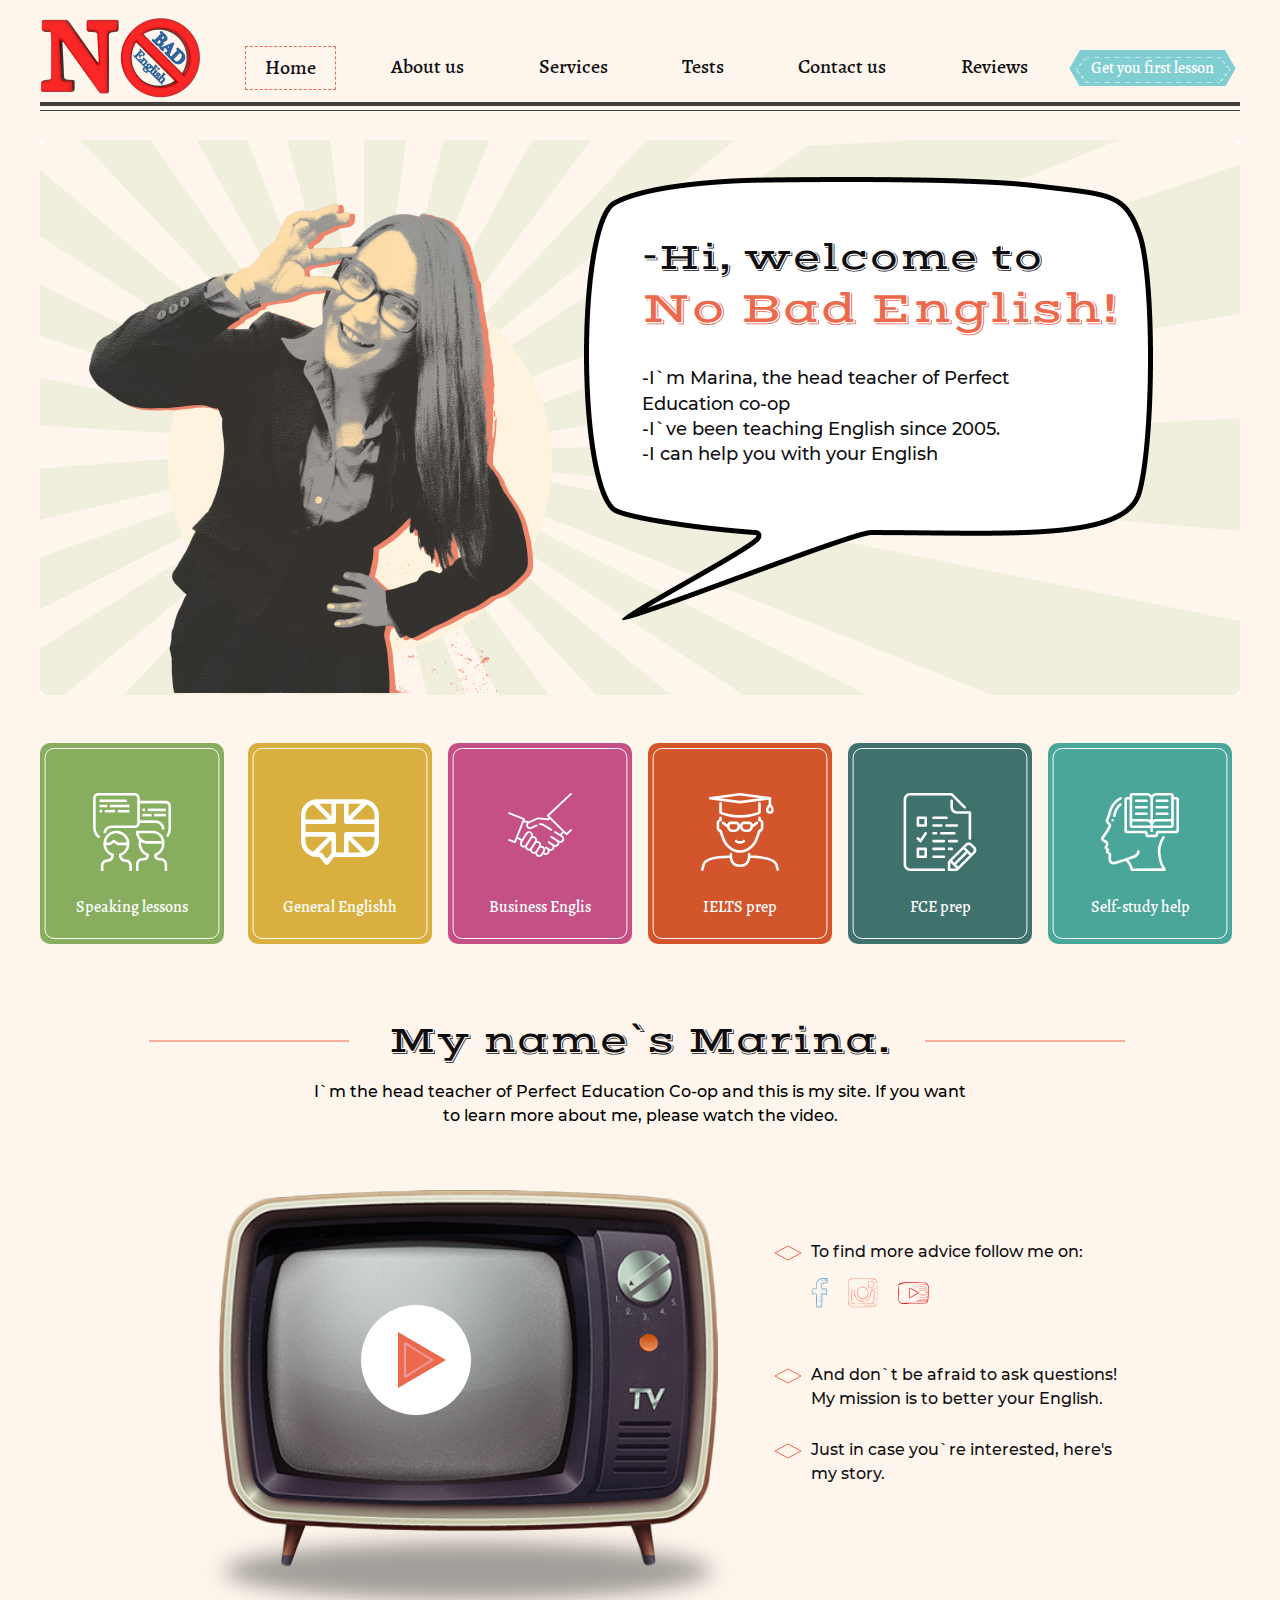
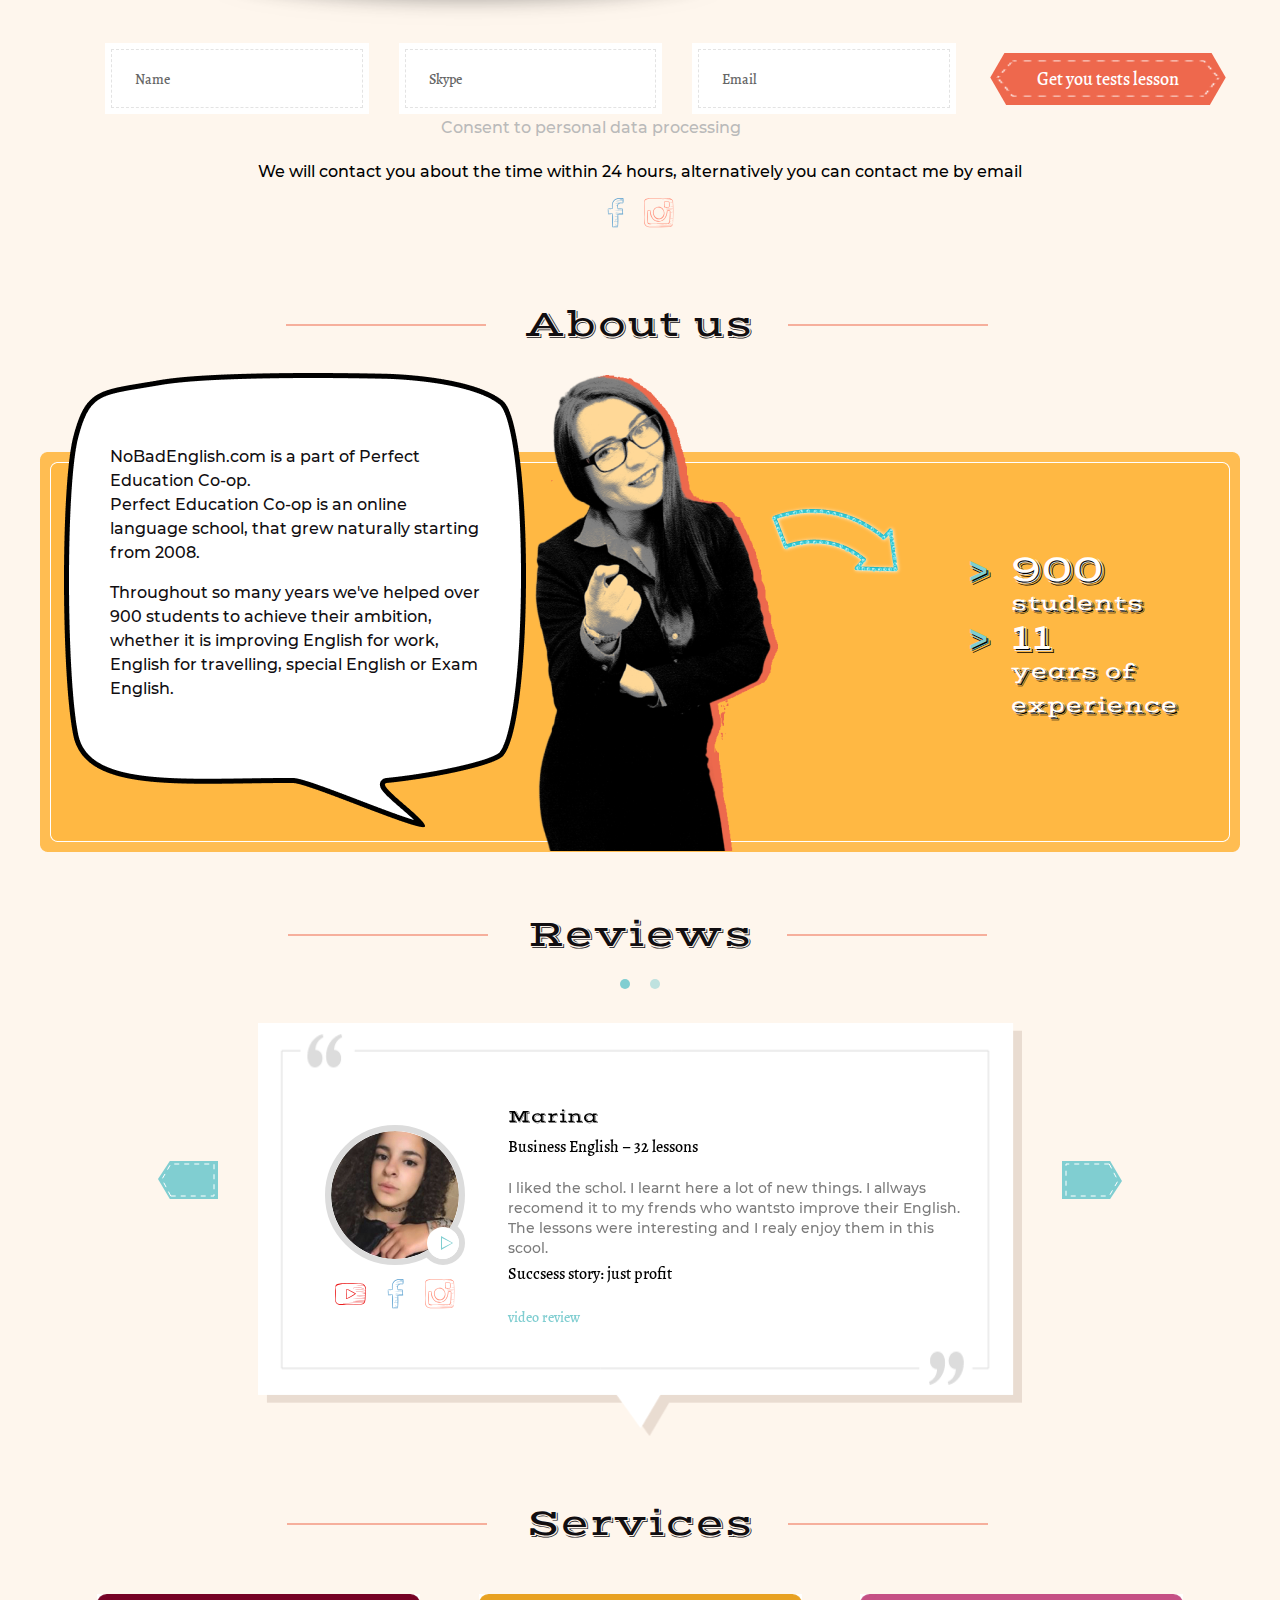
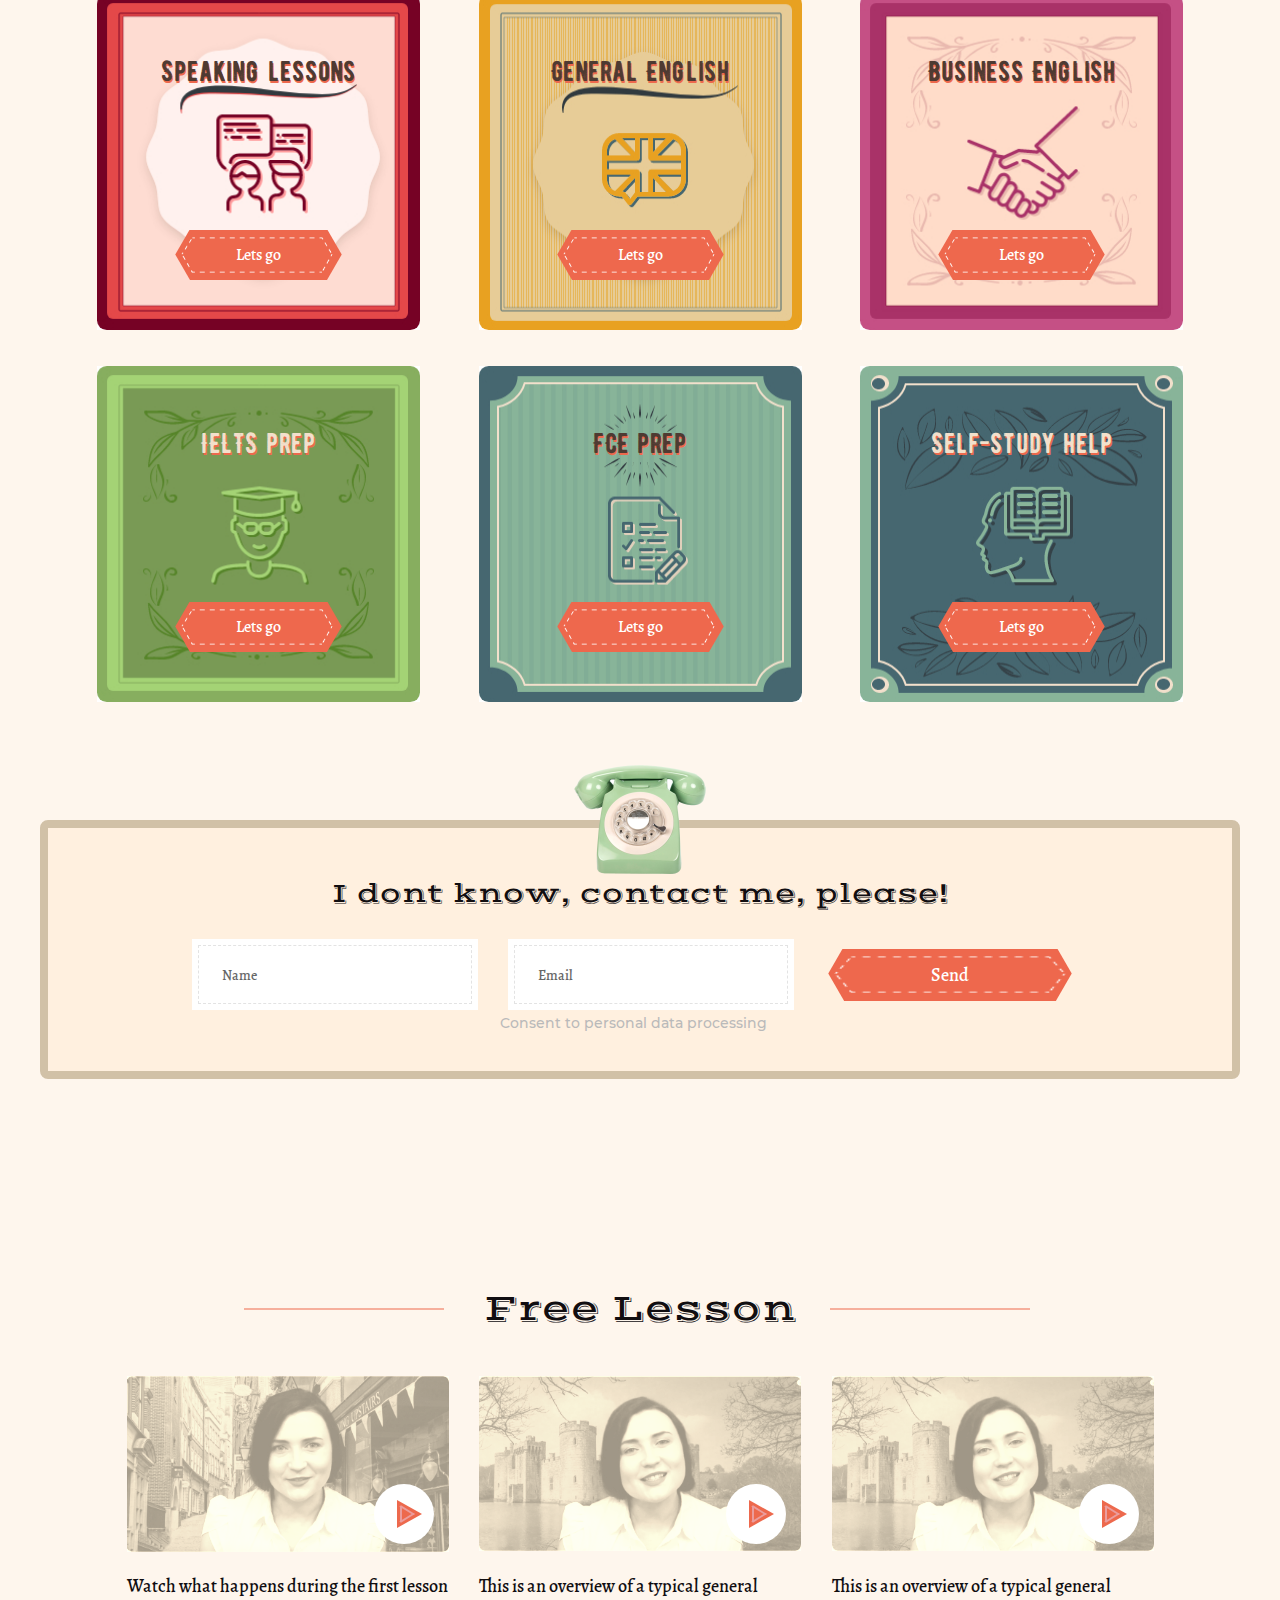
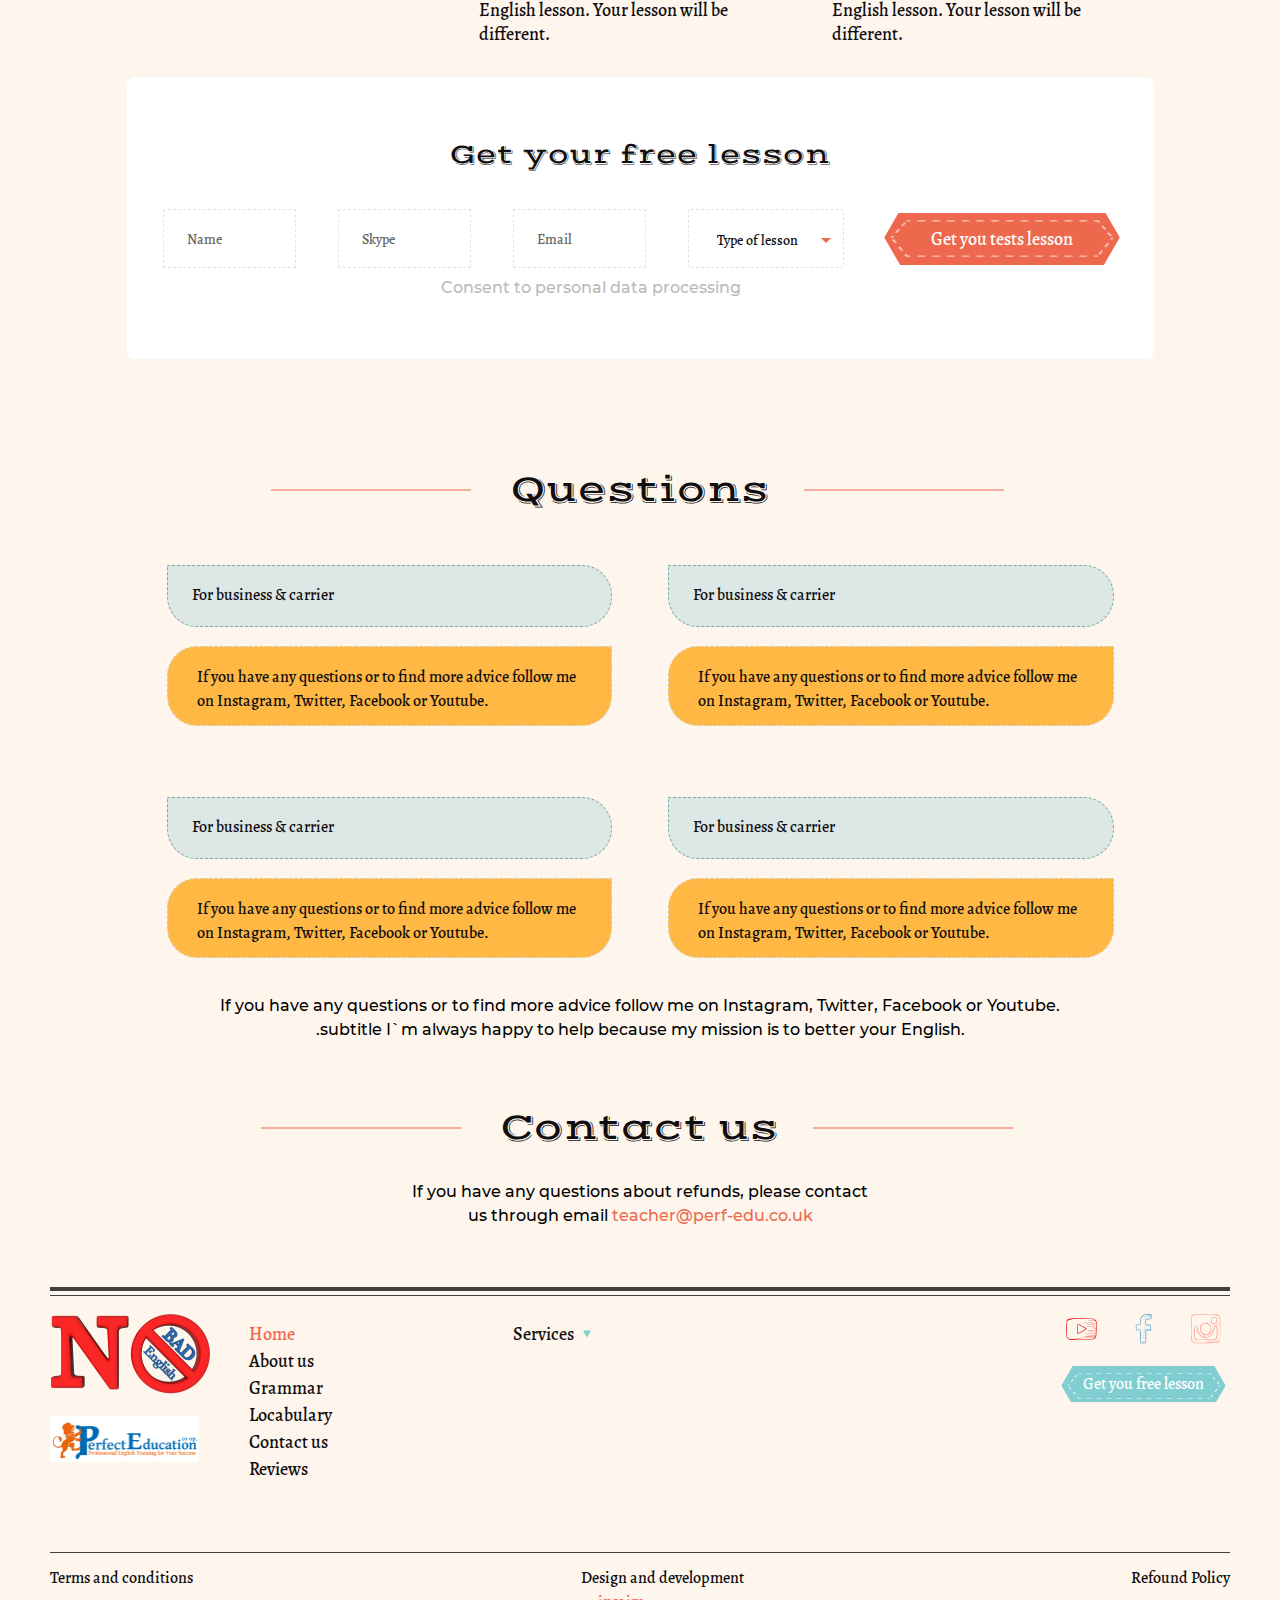
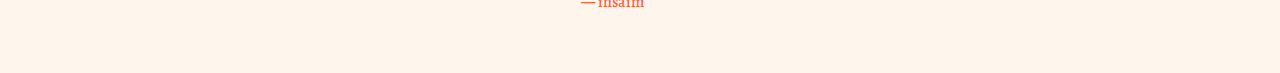
==== commit da6fc643: "page listing" ====
--- a/index.html
+++ b/index.html
@@ -120,13 +120,13 @@
           <form>
             <div class="tv__form-wrap">
               <div class="input--wrap">
-                <input type="text" name="name" placeholder="Name" required="">
+                <input type="text" name="name" placeholder="Name" required>
               </div>
               <div class="input--wrap">
-                <input type="text" name="skype" placeholder="Skype" required="">
+                <input type="text" name="skype" placeholder="Skype" required>
               </div>
               <div class="input--wrap">
-                <input type="text" name="email" placeholder="Email" required="">
+                <input type="text" name="email" placeholder="Email" required>
               </div>
               <div class="tv__min-text">Consent to personal data processing</div>
               <div class="btn--wrap">
@@ -244,10 +244,10 @@
               <div class="phone-body__title">I dont know, contact me, please!</div>
               <div class="tv__form-wrap">
                 <div class="input--wrap">
-                  <input type="text" name="name" placeholder="Name" required="">
-                </div>
-                <div class="input--wrap">
-                  <input type="text" name="email" placeholder="Email" required="">
+                  <input type="text" name="name" placeholder="Name" required>
+                </div>
+                <div class="input--wrap">
+                  <input type="text" name="email" placeholder="Email" required>
                 </div>
                 <div class="phone-body__subtitle">Consent to personal data processing</div>
                 <div class="btn--wrap">
@@ -296,13 +296,13 @@
               <div class="free__form-title">Get your free lesson</div>
               <div class="free__form">
                 <div class="input--wrap">
-                  <input type="text" name="name" placeholder="Name" required="">
-                </div>
-                <div class="input--wrap">
-                  <input type="text" name="skype" placeholder="Skype" required="">
-                </div>
-                <div class="input--wrap">
-                  <input type="text" name="email" placeholder="Email" required="">
+                  <input type="text" name="name" placeholder="Name" required>
+                </div>
+                <div class="input--wrap">
+                  <input type="text" name="skype" placeholder="Skype" required>
+                </div>
+                <div class="input--wrap">
+                  <input type="text" name="email" placeholder="Email" required>
                 </div>
                 <div class="input--wrap">
                   <select class="styled">
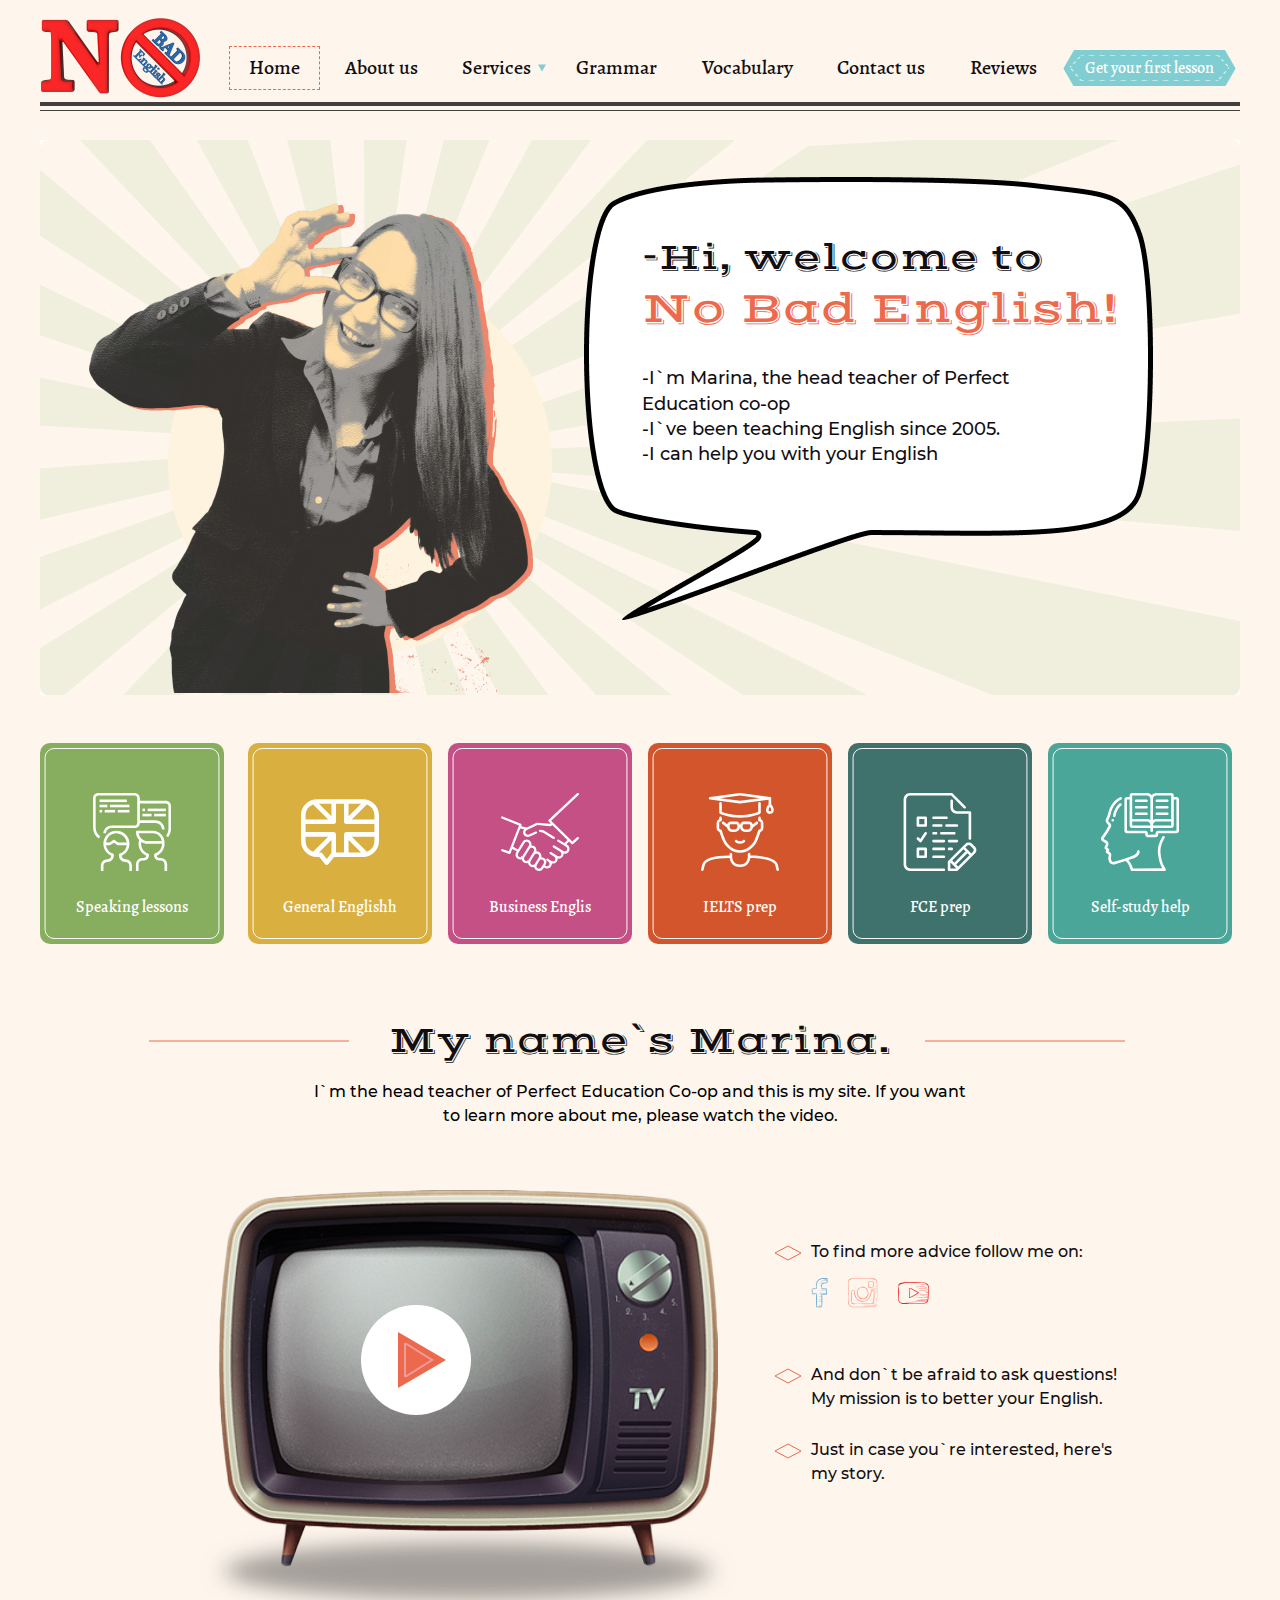
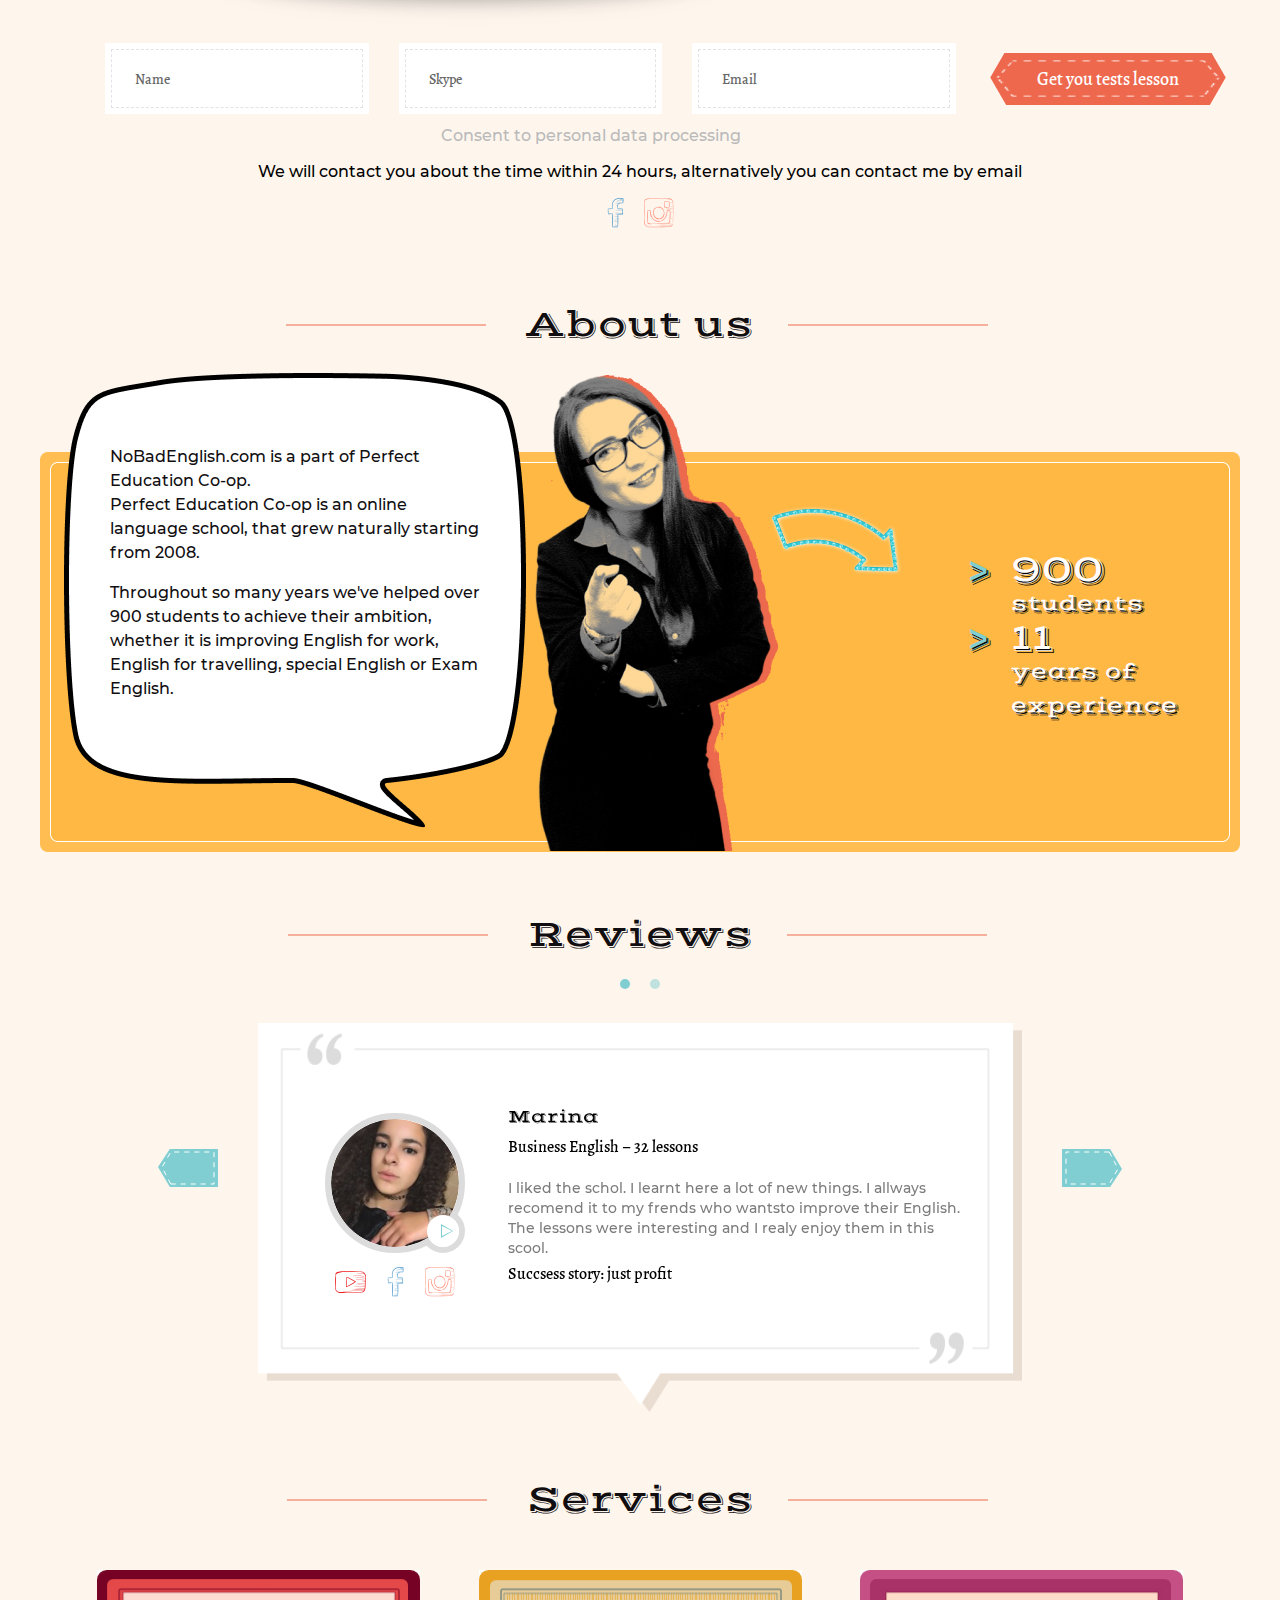
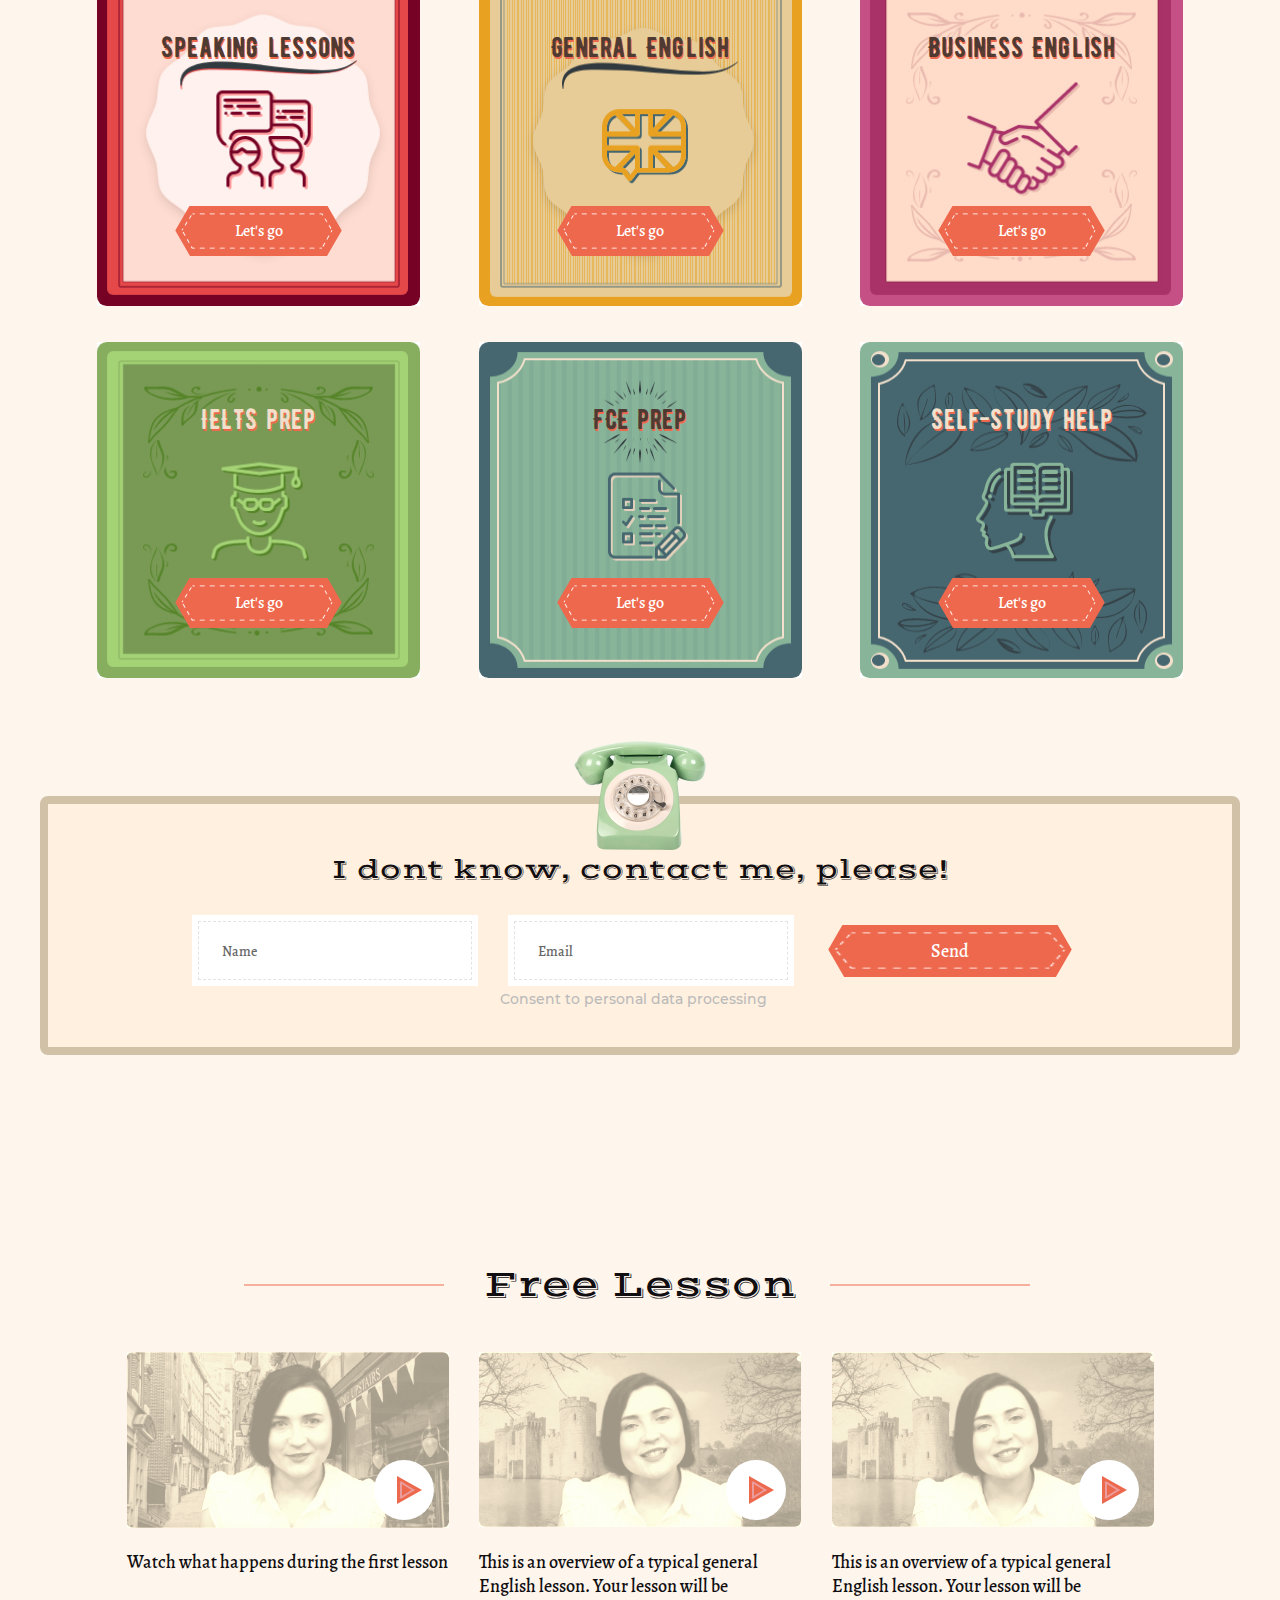
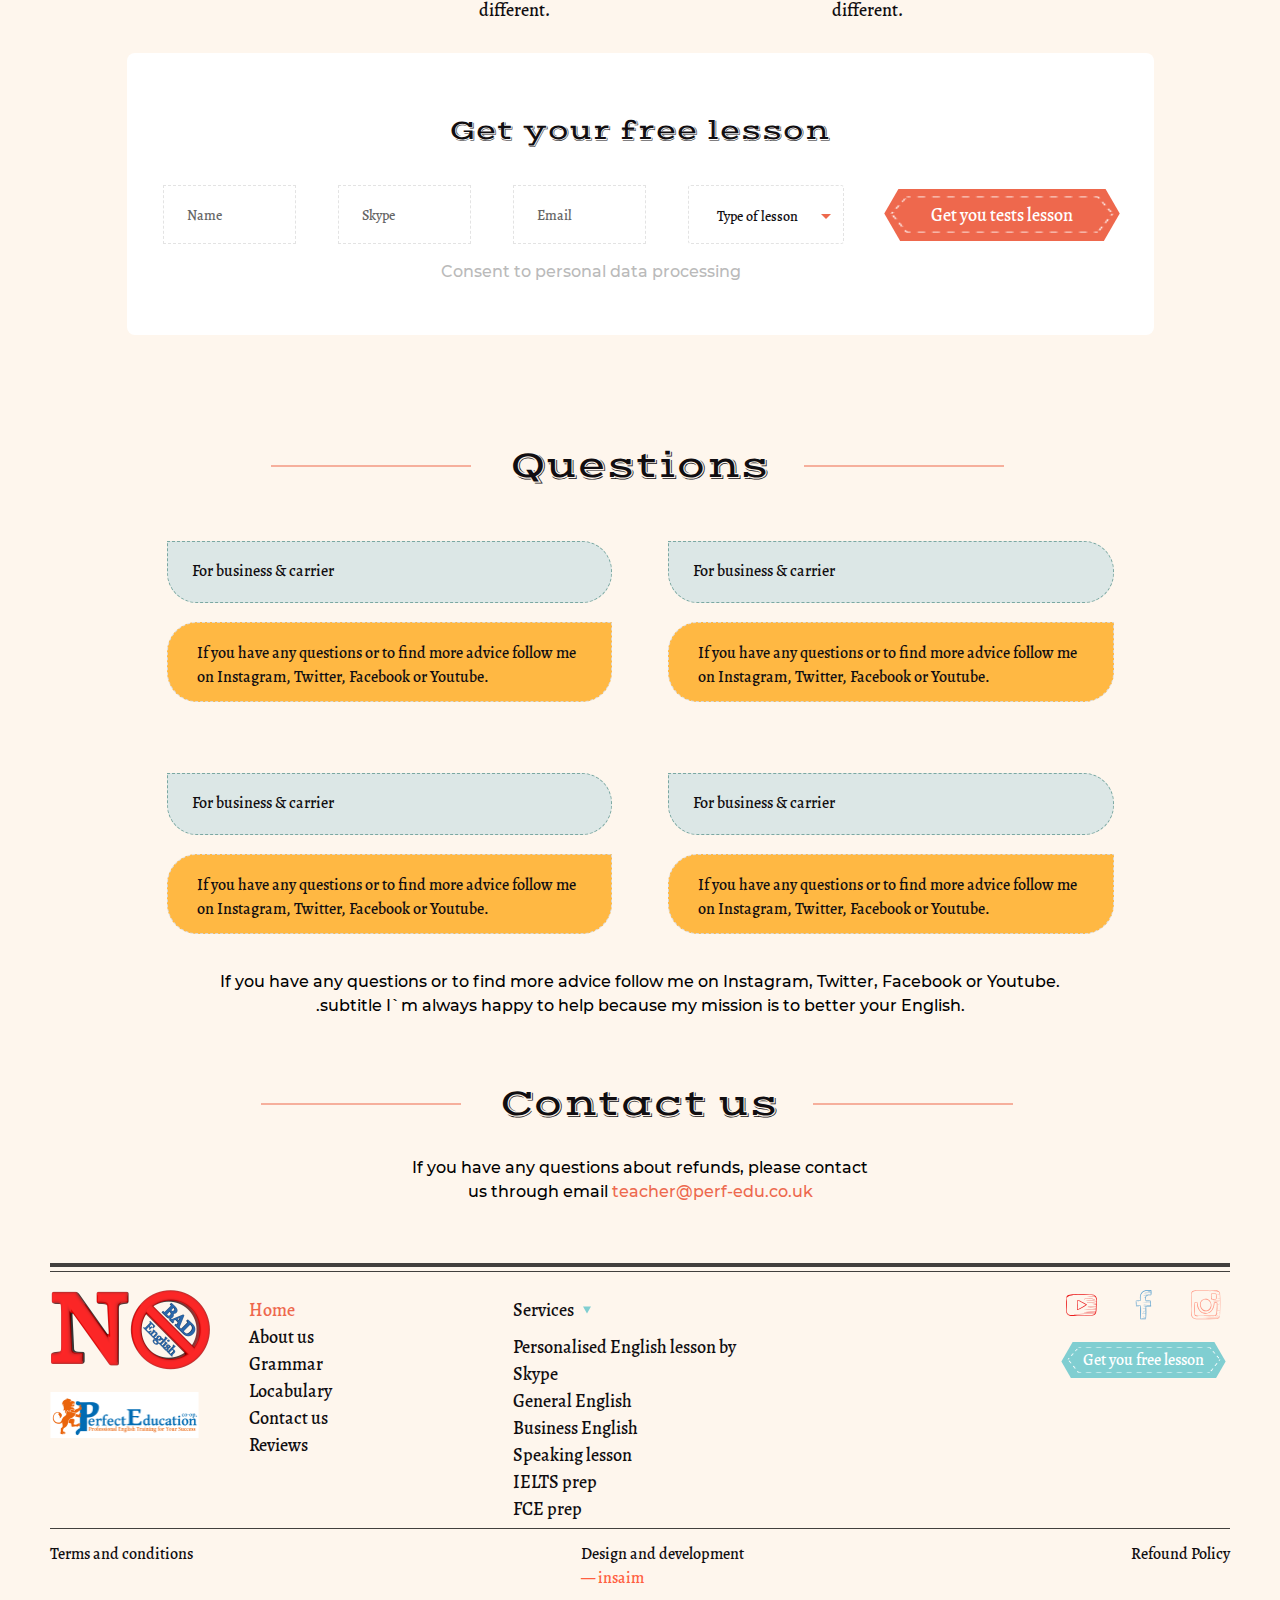
==== commit 179c64a1: "prav" ====
--- a/index.html
+++ b/index.html
@@ -29,13 +29,25 @@
                 <ul>
                   <li class="active"><a href="#">Home</a></li>
                   <li><a href="#">About us</a></li>
-                  <li><a href="#">Services</a></li>
-                  <li><a href="#">Tests</a></li>
+                  <li>
+                    <div class="services__btn">Services
+                      <ul class="services__list">
+                        <li><a href="#">Personalised English lesson by Skype</a></li>
+                        <li><a href="#">General English</a></li>
+                        <li><a href="#">Business English</a></li>
+                        <li><a href="#">Speaking lesson </a></li>
+                        <li><a href="#">IELTS prep  </a></li>
+                        <li><a href="#">FCE prep </a></li>
+                      </ul>
+                    </div>
+                  </li>
+                  <li><a href="#">Grammar</a></li>
+                  <li><a href="#">Vocabulary</a></li>
                   <li><a href="#">Contact us</a></li>
                   <li><a href="#">Reviews</a></li>
                 </ul>
                 <div class="btn--wrap btn--wrap--thin">
-                  <div class="btn btn--blue">Get you first lesson</div>
+                  <div class="btn btn--blue">Get your first lesson</div>
                 </div>
               </nav>
             </div>
@@ -59,32 +71,19 @@
     </header>
     <section class="directions">
       <div class="wrap">
-        <div class="directions__items">
-          <div class="directions__item directions__item--green">
+        <div class="directions__items"><a href="#" class="directions__item directions__item--green">
             <div class="directions__pic"><img src="img/001-talk.svg" alt="Speaking lessons"></div>
-            <div class="directions__text">Speaking lessons</div>
-          </div>
-          <div class="directions__item directions__item--yellow">
+            <div class="directions__text">Speaking lessons</div></a><a href="#" class="directions__item directions__item--yellow">
             <div class="directions__pic"><img src="img/002-english-language.svg" alt="General English"></div>
-            <div class="directions__text">General Englishh</div>
-          </div>
-          <div class="directions__item directions__item--bord">
+            <div class="directions__text">General Englishh</div></a><a href="#" class="directions__item directions__item--bord">
             <div class="directions__pic"><img src="img/003-agreement.svg" alt="Business English"></div>
-            <div class="directions__text">Business Englis</div>
-          </div>
-          <div class="directions__item directions__item--red">
+            <div class="directions__text">Business Englis</div></a><a href="#" class="directions__item directions__item--red">
             <div class="directions__pic"><img src="img/004-student.svg" alt="IELTS prep"></div>
-            <div class="directions__text">IELTS prep </div>
-          </div>
-          <div class="directions__item directions__item--darkblue">
+            <div class="directions__text">IELTS prep </div></a><a href="#" class="directions__item directions__item--darkblue">
             <div class="directions__pic"><img src="img/005-exam.svg" alt="FCE prep"></div>
-            <div class="directions__text">FCE prep </div>
-          </div>
-          <div class="directions__item directions__item--blue">
+            <div class="directions__text">FCE prep </div></a><a href="#" class="directions__item directions__item--blue">
             <div class="directions__pic"><img src="img/006-study.svg" alt="Self-study help"></div>
-            <div class="directions__text">Self-study help</div>
-          </div>
-        </div>
+            <div class="directions__text">Self-study help</div></a></div>
       </div>
     </section>
     <section class="tv">
@@ -92,11 +91,8 @@
         <div class="title"> <span>My name`s Marina.</span></div>
         <div class="subtitle"> I`m the head teacher of Perfect Education Co-op and this is my site. If you want to learn more about me, please watch the video.</div>
         <div class="tv__body"> 
-          <div class="tv__pic"><img src="img/tv.png" alt="tv">
-            <div class="btn__movie">
-              <div class="btn__movie--wrap"></div>
-            </div>
-          </div>
+          <div class="tv__pic"><img src="img/tv.png" alt="tv"><a data-fancybox href="https://www.youtube.com/watch?v=f7zk9qLbSSs" class="tv_src btn__movie">
+              <div class="btn__movie--wrap"></div></a></div>
           <div class="tv__text">
             <ul class="tv__itens">
               <li class="tv__item"> 
@@ -170,8 +166,7 @@
             <div class="reviews__item--wrap">
               <div class="reviews__item">
                 <div class="reviews__foto--wrap">
-                  <div class="reviews__foto"><img src="img/reviews/foto-review.jpg" alt="foto"></div>
-                  <div class="reviews--play"></div>
+                  <div class="reviews__foto"><img src="img/reviews/foto-review.jpg" alt="foto"></div><a data-fancybox href="https://www.youtube.com/watch?v=f7zk9qLbSSs" class="reviews--play"></a>
                   <ul class="social-icons">
                     <li class="social-icon social-icon--yt"><a href="#"><img src="img/youtube-logo.svg" alt="youtube"></a></li>
                     <li class="social-icon social-icon--fb"><a href="#"><img src="img/facebook-logo.svg" alt="facebook"></a></li>
@@ -182,15 +177,14 @@
                   <div class="reviews__name">Marina </div>
                   <div class="reviews__text--title">Business English – 32 lessons</div>
                   <div class="reviews__text">I liked the schol. I learnt here a lot of new things. I allways recomend it to my frends who wantsto improve their English. The lessons were interesting and I realy enjoy them in this scool.</div>
-                  <div class="reviews__text--title">Succsess story: <span>just profit</span></div><a href="#" class="reviews__video">video review</a>
+                  <div class="reviews__text--title">Succsess story: <span>just profit</span></div>
                 </div>
               </div>
             </div>
             <div class="reviews__item--wrap">
               <div class="reviews__item">
                 <div class="reviews__foto--wrap">
-                  <div class="reviews__foto"><img src="img/reviews/foto-review.jpg" alt="foto"></div>
-                  <div class="reviews--play"></div>
+                  <div class="reviews__foto"><img src="img/reviews/foto-review.jpg" alt="foto"></div><a data-fancybox href="https://www.youtube.com/watch?v=f7zk9qLbSSs" class="reviews--play"></a>
                   <ul class="social-icons">
                     <li class="social-icon social-icon--yt"><a href="#"><img src="img/youtube-logo.svg" alt="youtube"></a></li>
                     <li class="social-icon social-icon--fb"><a href="#"><img src="img/facebook-logo.svg" alt="facebook"></a></li>
@@ -201,7 +195,7 @@
                   <div class="reviews__name">Marina </div>
                   <div class="reviews__text--title">Business English – 32 lessons</div>
                   <div class="reviews__text">I liked the schol. I learnt here a lot of new things. I allways recomend it to my frends who wantsto improve their English. The lessons were interesting and I realy enjoy them in this scool.</div>
-                  <div class="reviews__text--title">Succsess story: <span>just profit</span></div><a href="#" class="reviews__video">video review</a>
+                  <div class="reviews__text--title">Succsess story: <span>just profit</span></div>
                 </div>
               </div>
             </div>
@@ -215,27 +209,27 @@
         <div class="services__body">
           <div class="services__item services__item4">
             <div class="services__title services__title--dark">Speaking lessons</div><a href="#" class="btn--wrap">
-              <div class="btn btn--red">Lets go</div></a>
+              <div class="btn btn--red">Let's go</div></a>
           </div>
           <div class="services__item services__item3">
             <div class="services__title services__title--dark">General English</div><a href="#" class="btn--wrap">
-              <div class="btn btn--red">Lets go</div></a>
+              <div class="btn btn--red">Let's go</div></a>
           </div>
           <div class="services__item services__item2">
             <div class="services__title services__title--dark">Business English</div><a href="#" class="btn--wrap">
-              <div class="btn btn--red">Lets go</div></a>
+              <div class="btn btn--red">Let's go</div></a>
           </div>
           <div class="services__item services__item5">
             <div class="services__title">IELTS prep </div><a href="#" class="btn--wrap">
-              <div class="btn btn--red">Lets go</div></a>
+              <div class="btn btn--red">Let's go</div></a>
           </div>
           <div class="services__item services__item6">
             <div class="services__title services__title--dark">FCE prep </div><a href="#" class="btn--wrap">
-              <div class="btn btn--red">Lets go</div></a>
+              <div class="btn btn--red">Let's go</div></a>
           </div>
           <div class="services__item services__item1">
             <div class="services__title">Self-study help</div><a href="#" class="btn--wrap">
-              <div class="btn btn--red">Lets go</div></a>
+              <div class="btn btn--red">Let's go</div></a>
           </div>
         </div>
         <div class="phone-body"> 
@@ -352,7 +346,7 @@
     </section>
     <section class="contact">
       <div class="wrap">
-        <div class="title"> <span>Contact us</span></div>
+        <div class="title contact__title"> <span>Contact us</span></div>
         <div class="subtitle">
            
           If you have any questions about refunds, please contact us through email <a href="mailto:teacher@perf-edu.co.uk">teacher@perf-edu.co.uk</a>
@@ -372,7 +366,7 @@
             <li><a href="#">Locabulary</a></li>
             <li><a href="#">Contact us</a></li>
             <li><a href="#">Reviews</a></li>
-            <li class="footer__services order1"> <span class="footer__btn"> Services</span>
+            <li class="footer__services order1"> <span class="footer__btn">Services</span>
               <ul class="footer__list">
                 <li><a href="#">Personalised English lesson by Skype</a></li>
                 <li><a href="#">General English</a></li>
